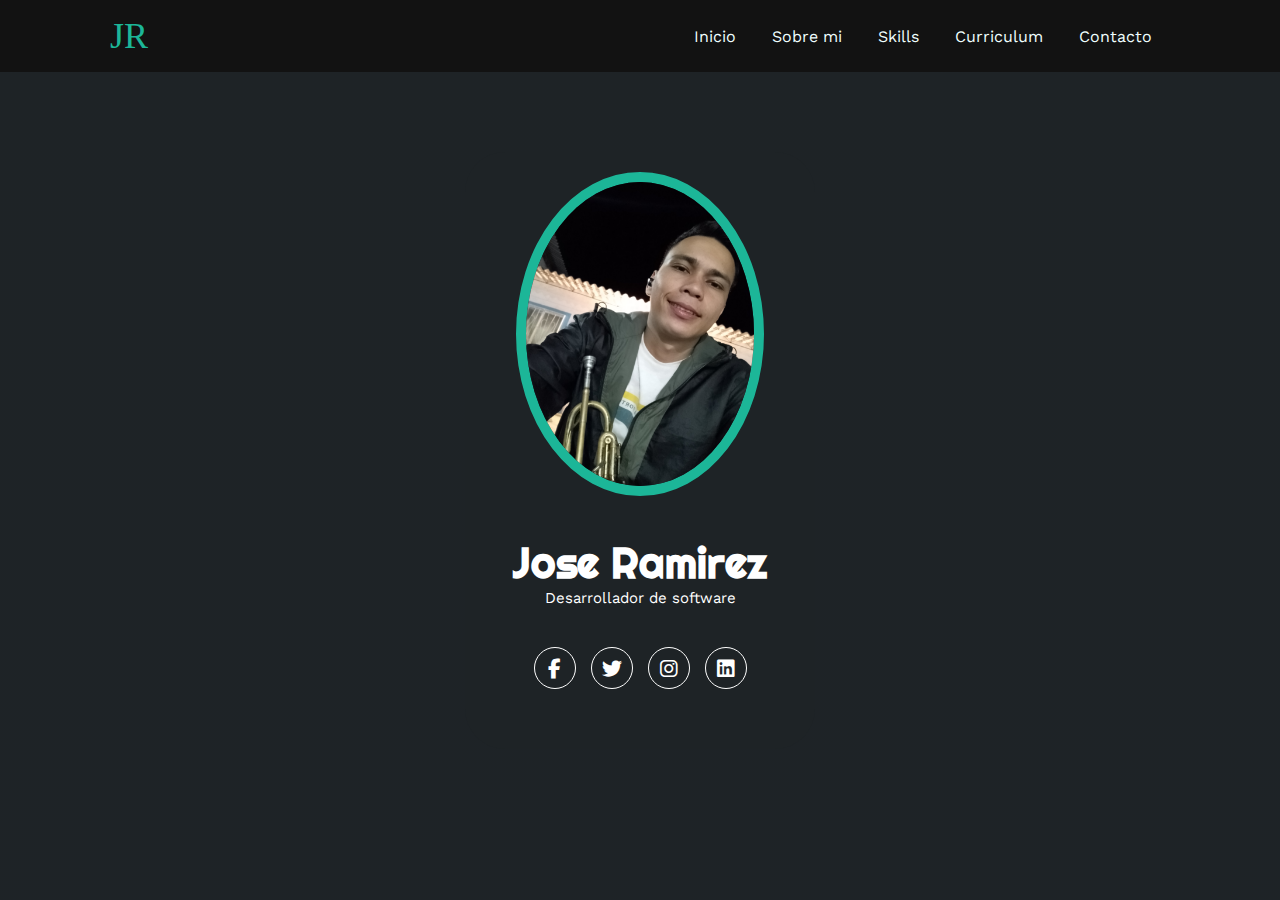
==== portafolio/index.html @ 297d6b49 "portafoli1" ====
<!DOCTYPE html>
<html lang="en">

<head>
    <meta charset="UTF-8">
    <meta http-equiv="X-UA-Compatible" content="IE=edge">
    <meta name="viewport" content="width=device-width, initial-scale=1.0">
    <link rel="stylesheet" href="https://cdnjs.cloudflare.com/ajax/libs/font-awesome/6.3.0/css/all.min.css">
    <link rel="stylesheet" href="./css/styles.css">
    <title> Portafolio</title>
</head>

<body>
    <!--menu-->
    <div class="container-header">
        <header>
            <div class="logo">
                <a href="#">JR</a>
            </div>
            <nav class="nav">
                <ul>
                    <li><a href="#inicio">Inicio</a></li>
                    <li><a href="#sobremi">Sobre mi</a></li>
                    <li><a href="#skills">Skills</a></li>
                    <li><a href="#curriculum">Curriculum</a></li>
                    <li><a href="#contacto">Contacto</a></li>
                </ul>
            </nav>
            <div class="nav-responsive">
                <i class="fa-solid fa-bars"></i>
            </div>
        </header>
    </div>
    <!--section inicio-->
    <section id="inicio" class="inicio">
        <div class="container-banner">
            <div class="container-img">
                <img src="./img/perfil.jpg" alt=" ">
            </div>
            <h1>Jose Ramirez</h1>
            <h2>Desarrollador de software</h2>
            <div class="redes">
                <a href="#"><i class="fa-brands fa-facebook-f"></i></a>
                <a href="#"><i class="fa-brands fa-twitter"></i></a>
                <a href="#"><i class="fa-brands fa-instagram"></i></a>
                <a href="#"><i class="fa-brands fa-linkedin"></i></a>
            </div>
        </div>
    </section>
</body>

</html>
---- portafolio/css/styles.css ----
@import url('https://fonts.googleapis.com/css2?family=Righteous&family=Work+Sans:wght@100;200;400;600;800&display=swap');
*{
    box-sizing: border-box;
    font-family: 'work sans';
    margin: 0;
    padding: 0;
}
html{
    scroll-behavior: smooth;
}
/*menu*/
.container-header {
    background: rgb(18, 18, 18);
    position: fixed;
    width: 100%;
    top: 0;
    left: 0;
    z-index: 99;
}
.container-header header {
    max-width: 1100px;
    margin: auto;
    display: flex;
    justify-content: space-between;
    align-items: center;
    padding: 15px 20px;
}
.container-header header .logo a{
    font-family: 'rigteous';
    font-size: 36px;
    color: #1cb698;
    text-decoration: none;
}
.container-header header ul{
    display: flex;
    list-style: none;
}
.container-header header nav ul li a{
    text-align: none;
    color: azure;
    margin: 0 15px;
    padding: 3px;
    transition: .5s;
    text-decoration: none;
}
.container-header header nav ul li a:hover{
    color: #1cb698;
}
.nav-responsive{
    background-color: #1cb698;
    color: #fff;
    padding: 5px 10px;
    border-radius: 5px;
    cursor: pointer;
    display: none;
}
.inicio{
    background: linear-gradient(to top, rgba(30,35,38.8), rgba(30,35,38,1)), url(/portafolio/img/fondo2.jpeg) no-repeat center center;
    background-size: cover;
    height: 100vh;
    color: #fff;
    display: flex;
    align-items: center;
}
.inicio .container-banner{
    padding: 20px;
    background: #1e2326;
    max-width: 350px;
    margin: auto;
    text-align: center;
    border-radius: 40px;
}
.inicio .container-banner img{
    margin-top: 40px;
    border: 10px solid #1cb698;
    display: block;
    width: 80%;
    margin: auto;
    border-radius: 100%;
}
.inicio .container-banner h1{
    margin-top: 40px;
    font-size: 42px;
    font-family: 'righteous';
}
.inicio .container-banner h2{
    font-size: 15px;
    font-weight: normal;
}
.inicio .container-banner .redes a{
    color: #fff;
    display: inline-block;
    text-decoration: none;
    border: 1px solid #fff;
    border-radius: 100%;
    width: 42px;
    height: 42px;
    line-height: 42px;
    margin: 40px 5px;
    font-size: 20px;
    transition: .3s;
}
.inicio .container-banner .redes a:hover{
    background-color: #1cb698;
}
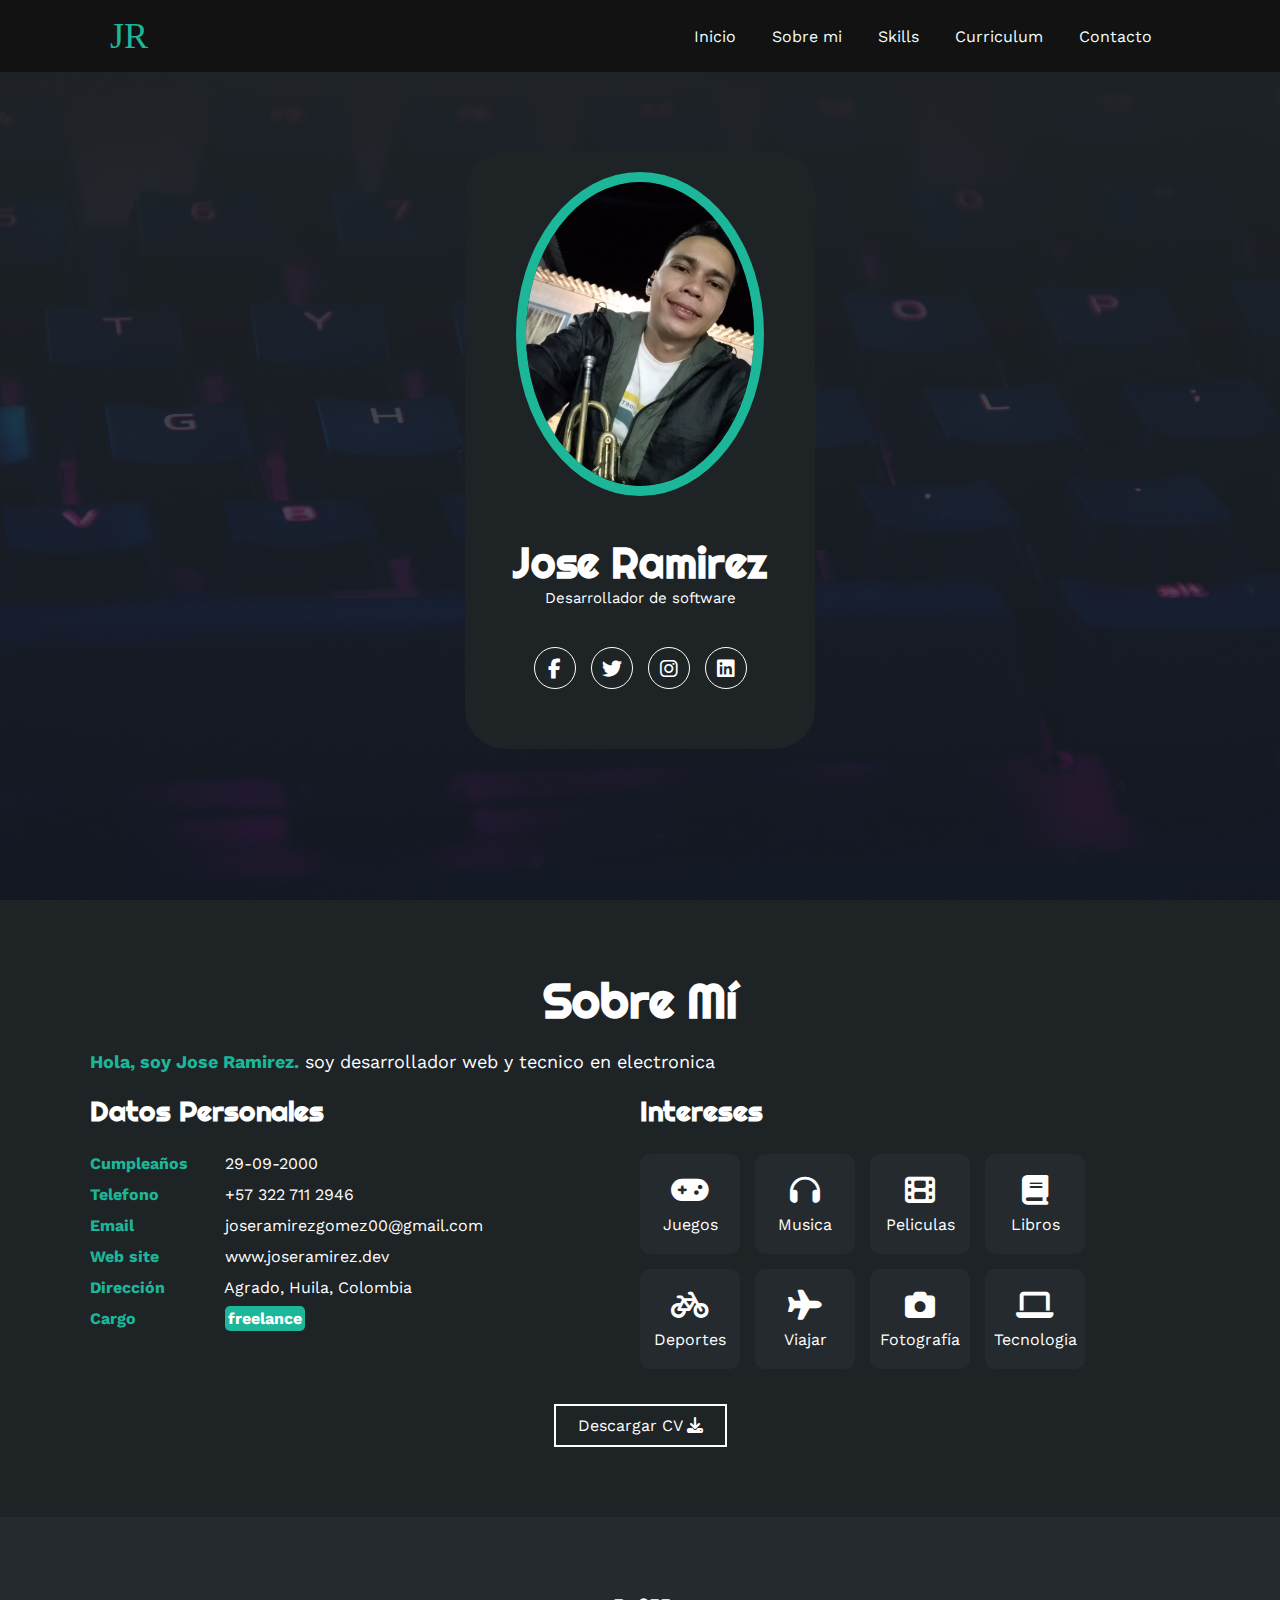
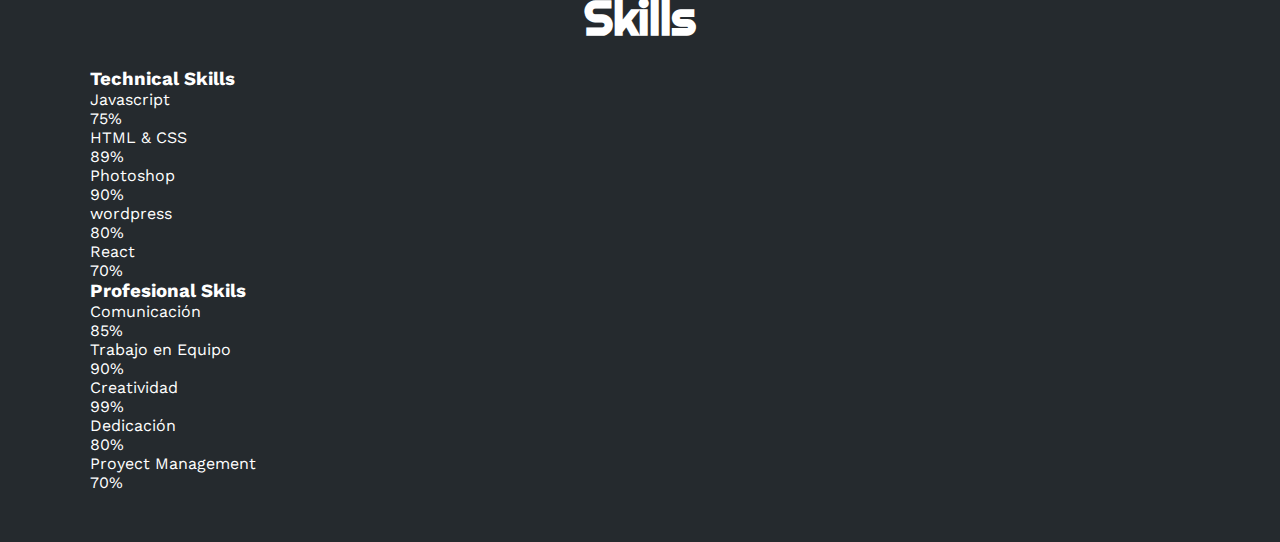
==== commit b2ea851c: "portafolio2802" ====
--- a/portafolio/index.html
+++ b/portafolio/index.html
@@ -47,6 +47,180 @@
             </div>
         </div>
     </section>
+    <!--sobre mi-->
+    <section id="sobremi" class="sobremi">
+        <div class="container-section">
+            <h2>Sobre Mí</h2>
+            <p><span>Hola, soy Jose Ramirez.</span> soy desarrollador web y tecnico en electronica</p>
+
+            <div class="fila">
+                <!--datos p-->
+                <div class="col">
+                    <h3>Datos Personales</h3>
+                    <ul>
+                        <li>
+                            <strong>Cumpleaños</strong>
+                            29-09-2000
+                        </li>
+                        <li><strong>Telefono</strong>
+                            +57 322 711 2946
+                        </li>
+                        <li><strong>Email</strong>
+                            joseramirezgomez00@gmail.com
+                        </li>
+                        <li><strong>Web site</strong>
+                            www.joseramirez.dev
+                        </li>
+                        <li><strong>Dirección</strong>
+                            Agrado, Huila, Colombia
+                        </li>
+                        <li><strong>Cargo</strong>
+                            <span> freelance</span></li>
+                    </ul>
+                </div>
+                <div class="col">
+                    <h3>Intereses</h3>
+                    <div class="container-intereses">
+                        <div class="intereses">
+                            <i class="fa-solid fa-gamepad"></i>
+                            <span>Juegos</span>
+                        </div>
+                        <div class="intereses">
+                            <i class="fa-solid fa-headphones"></i>
+                            <span>Musica</span>
+                        </div>
+                        <div class="intereses">
+                            <i class="fa-solid fa-film"></i>
+                            <span>Peliculas</span>
+                        </div>
+                        <div class="intereses">
+                            <i class="fa-solid fa-book"></i>
+                            <span>Libros</span>
+                        </div>
+                        <div class="intereses">
+                            <i class="fa-solid fa-bicycle"></i>
+                            <span>Deportes</span>
+                        </div>
+                        <div class="intereses">
+                            <i class="fa-solid fa-plane"></i>
+                            <span>Viajar</span>
+                        </div>
+                        <div class="intereses">
+                            <i class="fa-solid fa-camera"></i>
+                            <span>Fotografía</span>
+                        </div>
+                        <div class="intereses">
+                            <i class="fa-solid fa-laptop"></i>
+                            <span>Tecnologia</span>
+                        </div>
+
+                    </div>
+
+
+                </div>
+            </div>
+            <button>
+                Descargar CV <i class="fa-solid fa-download"></i>
+                <span class="overlay"></span>
+            </button>
+        </div>
+    </section>
+    <section id="skills" class="skills">
+        <div class="container-section">
+            <h2>Skills</h2>
+            <div class="fila">
+                <div class="col">
+                    <h3>Technical Skills</h3>
+                    <div class="skill">
+                        <span>Javascript</span>
+                        <div class="barra-skill">
+                            <div class="progreso">
+                                <span>75%</span>
+                            </div>
+                        </div>
+                    </div>
+                    <div class="skill">
+                        <span>HTML & CSS</span>
+                        <div class="barra-skill">
+                            <div class="progreso">
+                                <span>89%</span>
+                            </div>
+                        </div>
+                    </div>
+                    <div class="skill">
+                        <span>Photoshop</span>
+                        <div class="barra-skill">
+                            <div class="progreso">
+                                <span>90%</span>
+                            </div>
+                        </div>
+                    </div>
+                    <div class="skill">
+                        <span>wordpress</span>
+                        <div class="barra-skill">
+                            <div class="progreso">
+                                <span>80%</span>
+                            </div>
+                        </div>
+                    </div>
+                    <div class="skill">
+                        <span>React</span>
+                        <div class="barra-skill">
+                            <div class="progreso">
+                                <span>70%</span>
+                            </div>
+                        </div>
+                    </div>
+                </div>
+                <!--profesional-->
+                <div class="col">
+                    <h3>Profesional Skils</h3>
+                    <div class="skill">
+                        <span>Comunicación</span>
+                        <div class="barra-skill">
+                            <div class="progreso">
+                                <span>85%</span>
+                            </div>
+                        </div>
+                    </div>
+                    <div class="skill">
+                        <span>Trabajo en Equipo</span>
+                        <div class="barra-skill">
+                            <div class="progreso">
+                                <span>90%</span>
+                            </div>
+                        </div>
+                    </div>
+                    <div class="skill">
+                        <span>Creatividad</span>
+                        <div class="barra-skill">
+                            <div class="progreso">
+                                <span>99%</span>
+                            </div>
+                        </div>
+                    </div>
+                    <div class="skill">
+                        <span>Dedicación</span>
+                        <div class="barra-skill">
+                            <div class="progreso">
+                                <span>80%</span>
+                            </div>
+                        </div>
+                    </div>
+                    <div class="skill">
+                        <span>Proyect Management</span>
+                        <div class="barra-skill">
+                            <div class="progreso">
+                                <span>70%</span>
+                            </div>
+                        </div>
+                    </div>
+                </div>
+            </div>
+            
+        </div>
+    </section>
+
 </body>
 
 </html>--- a/portafolio/css/styles.css
+++ b/portafolio/css/styles.css
@@ -25,7 +25,7 @@
     align-items: center;
     padding: 15px 20px;
 }
-.container-header header .logo a{
+.container-header header .logo a {
     font-family: 'rigteous';
     font-size: 36px;
     color: #1cb698;
@@ -35,7 +35,7 @@
     display: flex;
     list-style: none;
 }
-.container-header header nav ul li a{
+.container-header header nav ul li a {
     text-align: none;
     color: azure;
     margin: 0 15px;
@@ -43,10 +43,10 @@
     transition: .5s;
     text-decoration: none;
 }
-.container-header header nav ul li a:hover{
-    color: #1cb698;
-}
-.nav-responsive{
+.container-header header nav ul li a:hover {
+    color: #1cb698;
+}
+.nav-responsive {
     background-color: #1cb698;
     color: #fff;
     padding: 5px 10px;
@@ -54,15 +54,15 @@
     cursor: pointer;
     display: none;
 }
-.inicio{
-    background: linear-gradient(to top, rgba(30,35,38.8), rgba(30,35,38,1)), url(/portafolio/img/fondo2.jpeg) no-repeat center center;
+.inicio {
+    background: linear-gradient(to top, rgba(30, 35, 39, 0.646), rgba(30,35,38,1)), url(/portafolio/img/fondo.jpg) no-repeat center center;
     background-size: cover;
     height: 100vh;
     color: #fff;
     display: flex;
     align-items: center;
 }
-.inicio .container-banner{
+.inicio .container-banner {
     padding: 20px;
     background: #1e2326;
     max-width: 350px;
@@ -70,24 +70,24 @@
     text-align: center;
     border-radius: 40px;
 }
-.inicio .container-banner img{
+.inicio .container-banner img {
     margin-top: 40px;
     border: 10px solid #1cb698;
     display: block;
     width: 80%;
     margin: auto;
-    border-radius: 100%;
-}
-.inicio .container-banner h1{
+    border-radius: 50%;
+}
+.inicio .container-banner h1 { 
     margin-top: 40px;
     font-size: 42px;
     font-family: 'righteous';
 }
-.inicio .container-banner h2{
+.inicio .container-banner h2 {
     font-size: 15px;
     font-weight: normal;
 }
-.inicio .container-banner .redes a{
+.inicio .container-banner .redes a {
     color: #fff;
     display: inline-block;
     text-decoration: none;
@@ -100,6 +100,122 @@
     font-size: 20px;
     transition: .3s;
 }
-.inicio .container-banner .redes a:hover{
-    background-color: #1cb698;
+.inicio .container-banner .redes a:hover {
+    background-color: #1cb698;
+}
+.sobremi{
+    background-color: #1e2326;
+    color: #fff;
+    padding: 50px 20px;
+}
+.sobremi .container-section{
+    max-width: 1100px;
+    margin: auto;
+}
+.sobremi h2{
+    font-size: 48px;
+    font-family: 'Righteous';
+    text-align: center;
+    padding: 20px 0;
+}
+.sobremi .container-section p{
+    font-size: 18px;
+    line-height: 22px;
+    margin-bottom: 20px;
+}
+.sobremi .container-section p span {
+    color: #1cb698;
+    font-weight: bold;
+}
+.sobremi .fila{
+    display: flex;
+}
+.sobremi .fila .col{
+    width: 50%;
+}
+.sobremi .fila .col h3{
+    font-size: 28px;
+    font-family: 'Righteous';
+    margin-bottom: 25px;
+}
+.sobremi .fila .col ul{
+    list-style: none;
+}
+.sobremi .fila .col ul li{
+    margin: 12px 0;
+}
+.sobremi .fila .col ul li strong{
+    display: inline-block;
+    color: #1cb698;
+    width: 130px;
+}
+.sobremi .fila .col ul li span{
+    background-color: #1cb698;
+    padding: 3px;
+    font-weight: bold;
+    border-radius: 5px;
+}
+.sobremi .fila .col .container-intereses{
+    display: flex;
+    flex-wrap: wrap;
+}
+.sobremi .fila .col .container-intereses .intereses{
+    width: 100px;
+    height: 100px;
+    background-color: #252a2e;
+    border-radius: 10px;
+    margin: 0 15px 15px 0;
+    display: flex;
+    flex-direction: column;
+    align-items: center;
+    justify-content: center;
+    transition: .3s;
+}
+.sobremi .fila .col .container-intereses .intereses:hover{
+    background-color: #1cb698;
+}
+.sobremi .fila .col .container-intereses i{
+    font-size: 30px;
+    margin-bottom: 10px;
+}
+.sobremi button{
+cursor: pointer;
+background-color: transparent;
+border: 2px solid #fff;
+width: fit-content;
+display: block;
+margin: 20px auto;
+padding: 10px 22px;
+font-size: 16px;
+color: #fff;
+position: relative;
+z-index: 10;
+}
+.sobremi button .overlay{
+    position: absolute;
+    top: 0;
+    left: 0;
+    width: 0;
+    height: 100%;
+    background-color: #1cb697b8;
+    z-index: -1s;
+    transition: 1s;
+}
+.sobremi button:hover .overlay{
+    width: 100%;
+}
+.skills{
+    background-color: #252a2e;
+    color: #fff;
+    padding: 50px 20px;
+}
+.skills .container-section{
+    max-width: 1100px;
+    margin: auto;
+}
+.skills h2{
+    font-size: 48px;
+    font-family: 'Righteous';
+    text-align: center;
+    padding: 20px 0;
 }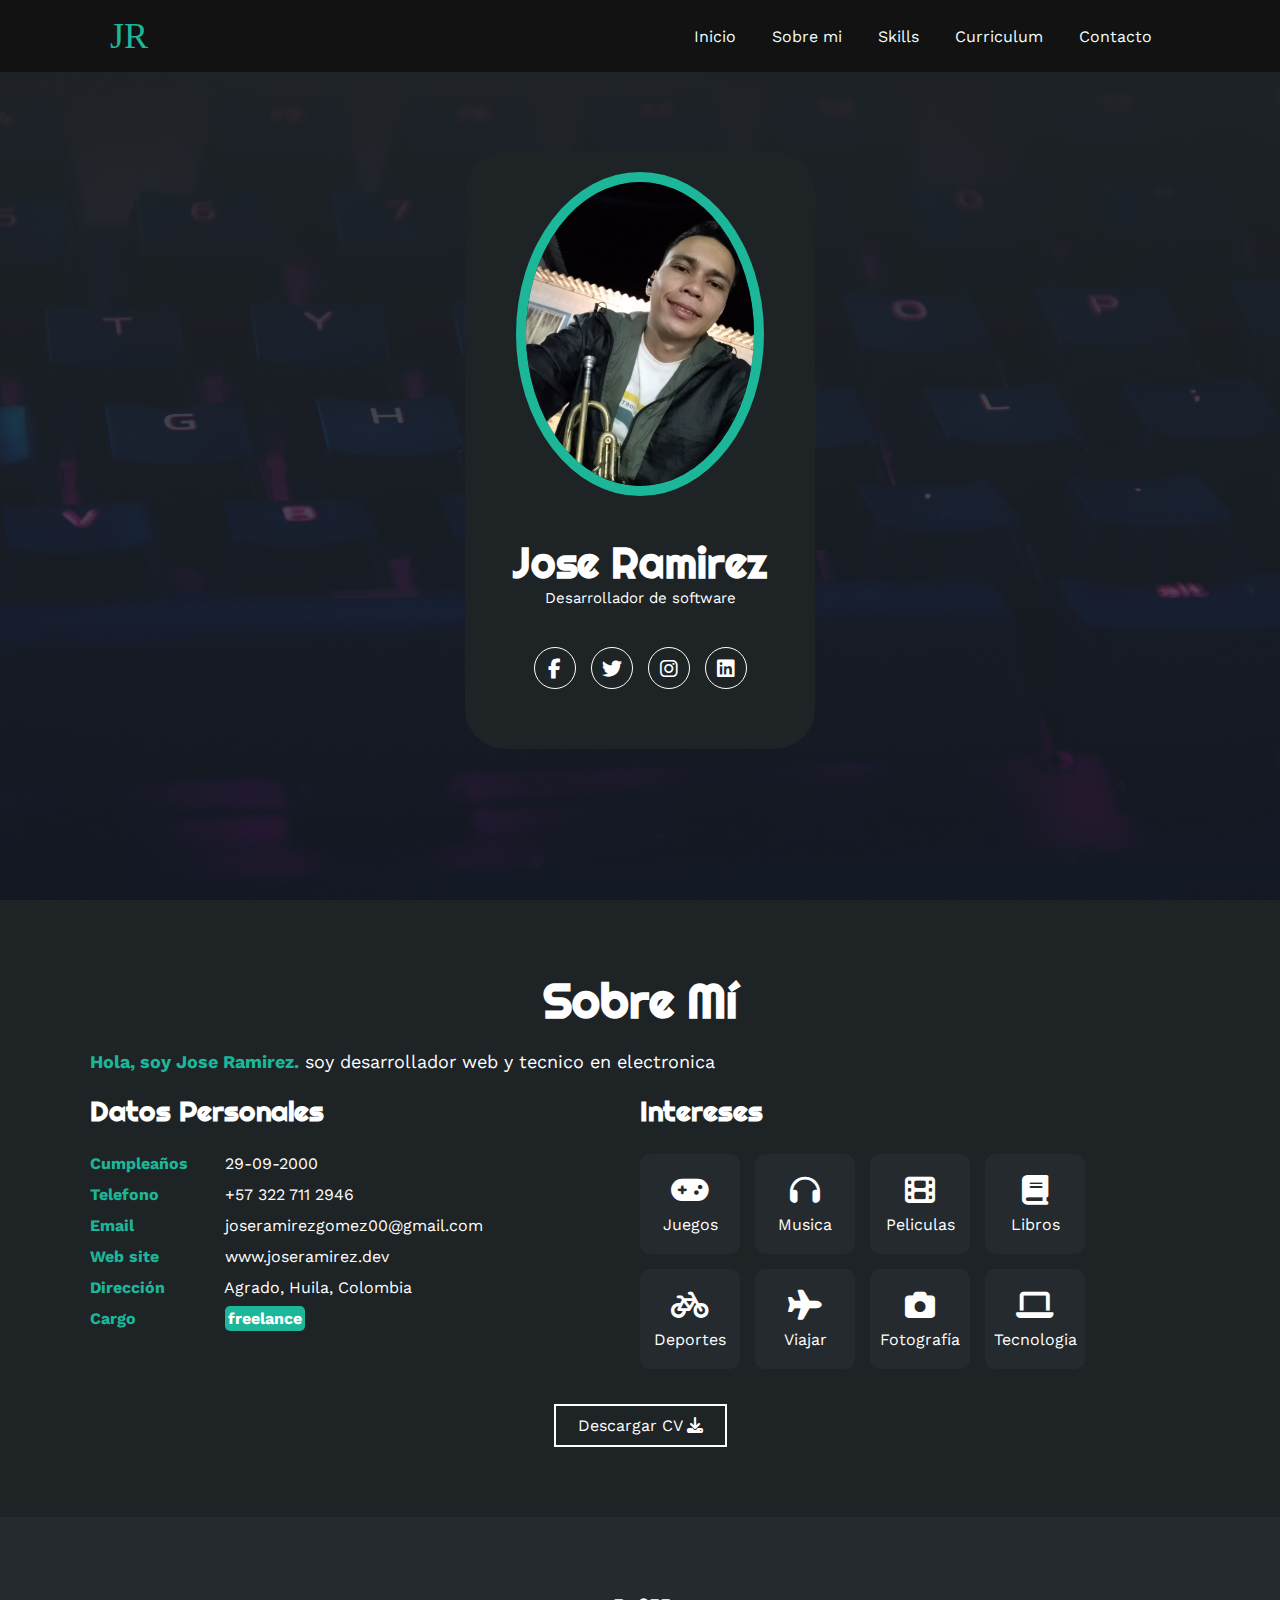
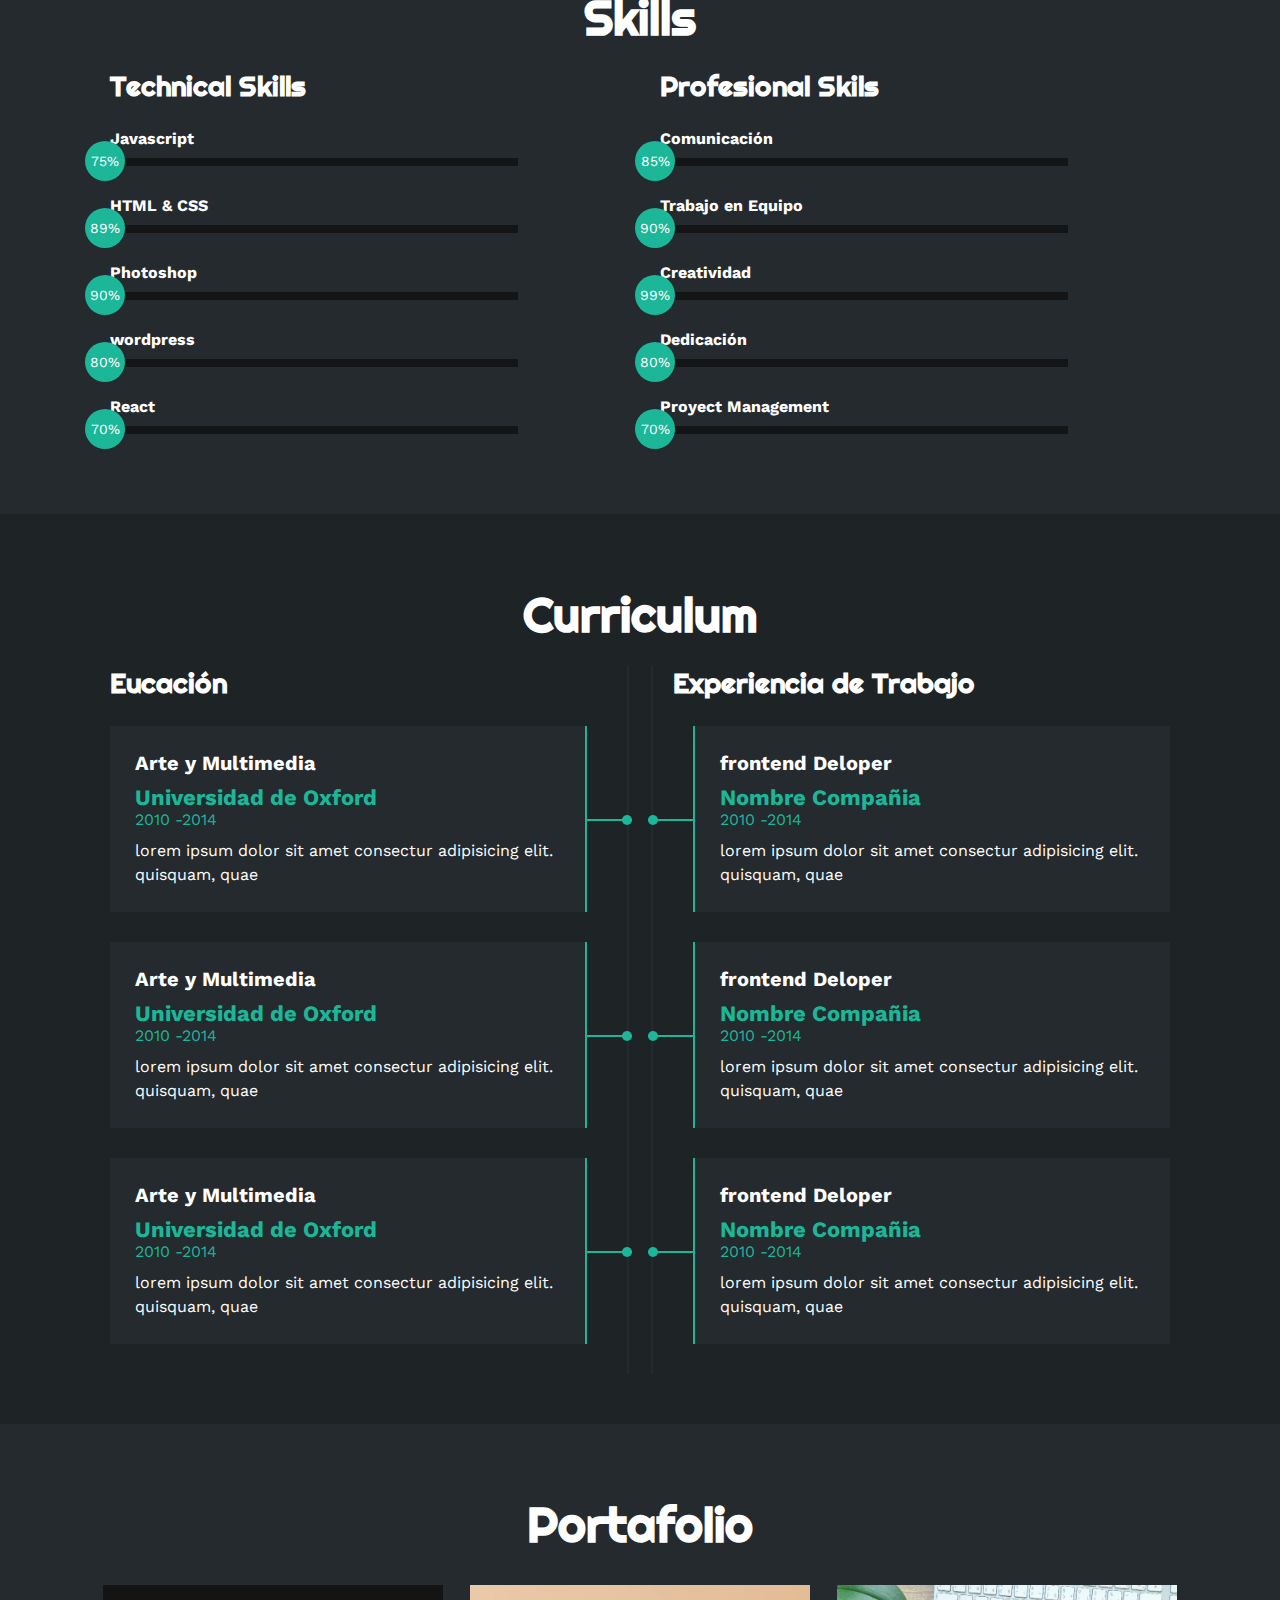
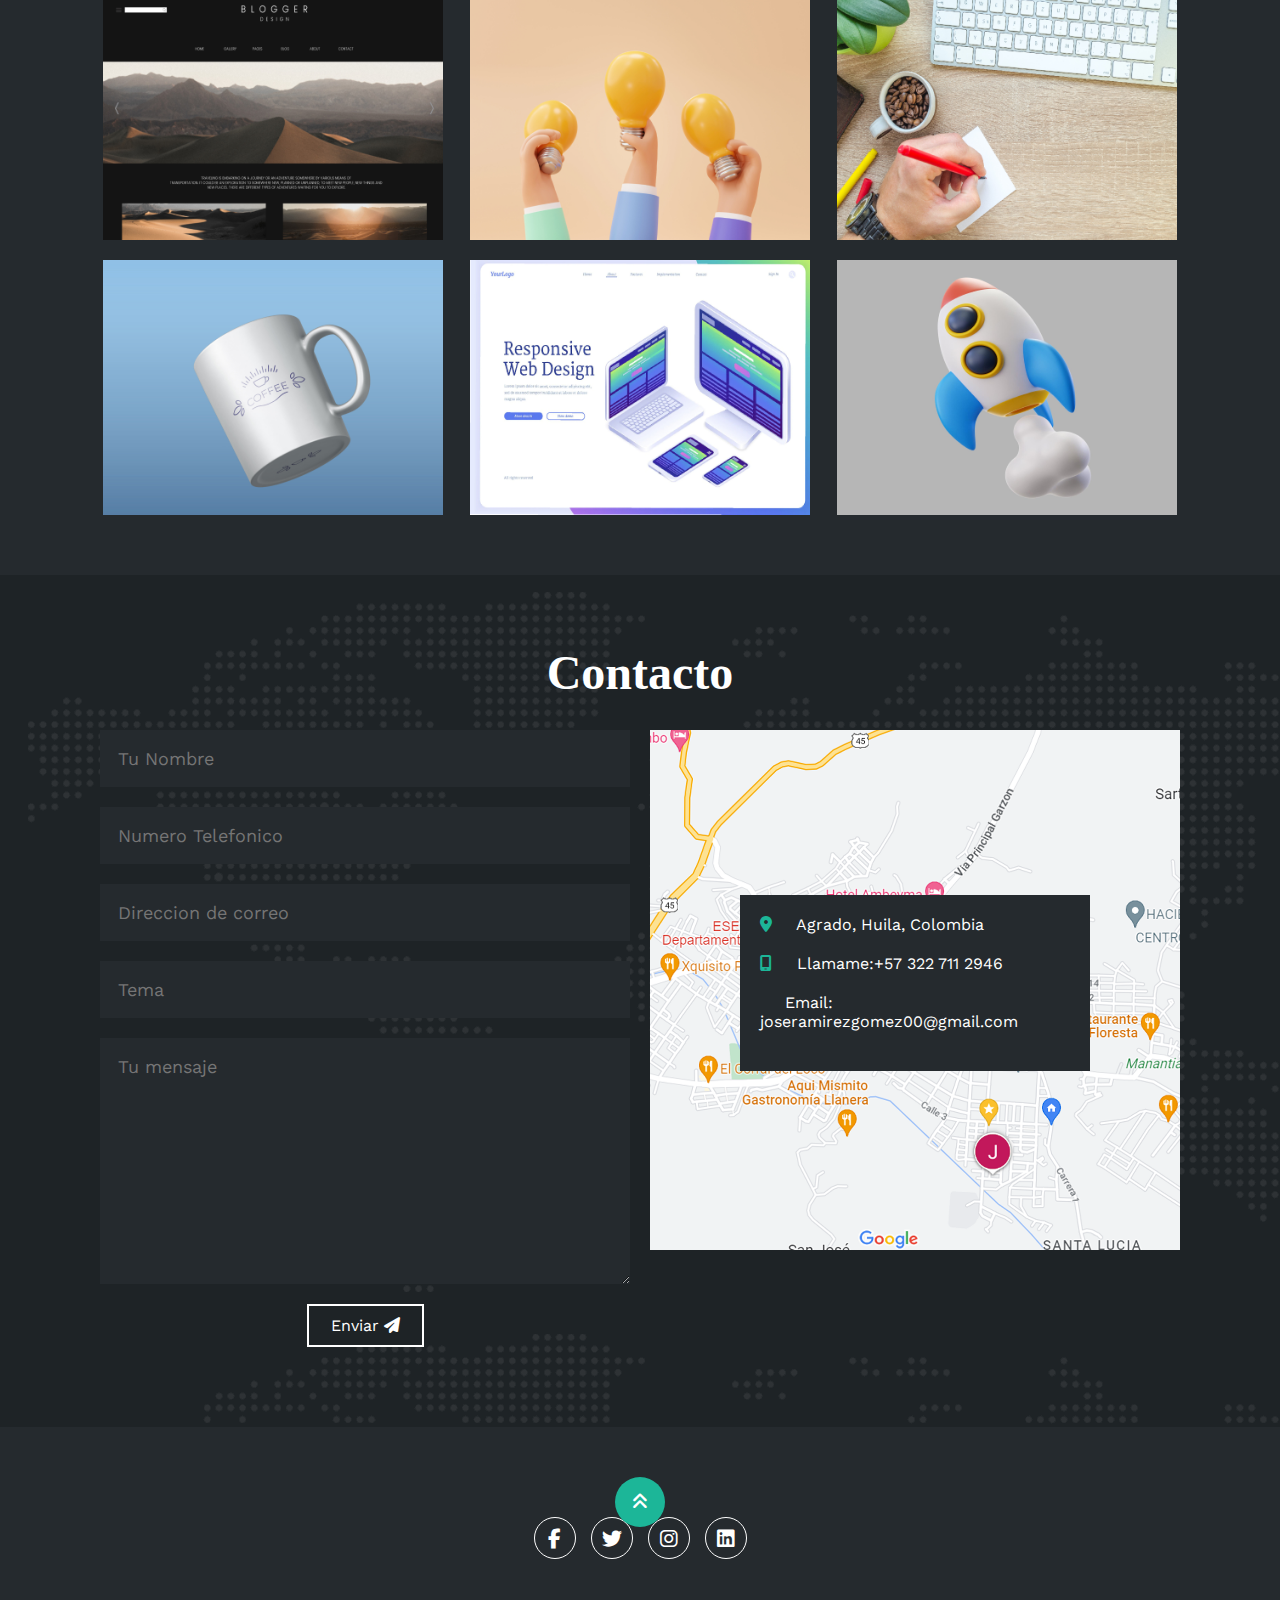
==== commit 0d166ad9: "jose203" ====
--- a/portafolio/index.html
+++ b/portafolio/index.html
@@ -17,7 +17,7 @@
             <div class="logo">
                 <a href="#">JR</a>
             </div>
-            <nav class="nav">
+            <nav id="nav" class="responsive">
                 <ul>
                     <li><a href="#inicio">Inicio</a></li>
                     <li><a href="#sobremi">Sobre mi</a></li>
@@ -75,7 +75,8 @@
                             Agrado, Huila, Colombia
                         </li>
                         <li><strong>Cargo</strong>
-                            <span> freelance</span></li>
+                            <span> freelance</span>
+                        </li>
                     </ul>
                 </div>
                 <div class="col">
@@ -134,7 +135,7 @@
                     <div class="skill">
                         <span>Javascript</span>
                         <div class="barra-skill">
-                            <div class="progreso">
+                            <div class="progreso javascript">
                                 <span>75%</span>
                             </div>
                         </div>
@@ -142,7 +143,7 @@
                     <div class="skill">
                         <span>HTML & CSS</span>
                         <div class="barra-skill">
-                            <div class="progreso">
+                            <div class="progreso htmlcss">
                                 <span>89%</span>
                             </div>
                         </div>
@@ -150,7 +151,7 @@
                     <div class="skill">
                         <span>Photoshop</span>
                         <div class="barra-skill">
-                            <div class="progreso">
+                            <div class="progreso photoshop">
                                 <span>90%</span>
                             </div>
                         </div>
@@ -158,7 +159,7 @@
                     <div class="skill">
                         <span>wordpress</span>
                         <div class="barra-skill">
-                            <div class="progreso">
+                            <div class="progreso wordpress">
                                 <span>80%</span>
                             </div>
                         </div>
@@ -166,7 +167,7 @@
                     <div class="skill">
                         <span>React</span>
                         <div class="barra-skill">
-                            <div class="progreso">
+                            <div class="progreso react">
                                 <span>70%</span>
                             </div>
                         </div>
@@ -178,7 +179,7 @@
                     <div class="skill">
                         <span>Comunicación</span>
                         <div class="barra-skill">
-                            <div class="progreso">
+                            <div class="progreso comunicacion">
                                 <span>85%</span>
                             </div>
                         </div>
@@ -186,7 +187,7 @@
                     <div class="skill">
                         <span>Trabajo en Equipo</span>
                         <div class="barra-skill">
-                            <div class="progreso">
+                            <div class="progreso equipo">
                                 <span>90%</span>
                             </div>
                         </div>
@@ -194,7 +195,7 @@
                     <div class="skill">
                         <span>Creatividad</span>
                         <div class="barra-skill">
-                            <div class="progreso">
+                            <div class="progreso creatividad">
                                 <span>99%</span>
                             </div>
                         </div>
@@ -202,7 +203,7 @@
                     <div class="skill">
                         <span>Dedicación</span>
                         <div class="barra-skill">
-                            <div class="progreso">
+                            <div class="progreso dedicacion">
                                 <span>80%</span>
                             </div>
                         </div>
@@ -210,16 +211,185 @@
                     <div class="skill">
                         <span>Proyect Management</span>
                         <div class="barra-skill">
-                            <div class="progreso">
+                            <div class="progreso management">
                                 <span>70%</span>
                             </div>
                         </div>
                     </div>
                 </div>
             </div>
-            
-        </div>
-    </section>
+
+        </div>
+    </section>
+    <section id="curriculum" class="curriculum">
+        <div class="container-section">
+            <h2>Curriculum</h2>
+            <div class="fila">
+                <div class="col izquierda">
+                    <h3>Eucación</h3>
+                    <div class="item izq">
+                        <h4>Arte y Multimedia </h4>
+                        <span class="casa">Universidad de Oxford</span>
+                        <span class="fecha">2010 -2014</span>
+                        <p>lorem ipsum dolor sit amet consectur adipisicing elit. quisquam, quae</p>
+                        <div class="conectori">
+                            <div class="circuloi"></div>
+                        </div>
+                    </div>
+                    <div class="item izq">
+                        <h4>Arte y Multimedia </h4>
+                        <span class="casa">Universidad de Oxford</span>
+                        <span class="fecha">2010 -2014</span>
+                        <p>lorem ipsum dolor sit amet consectur adipisicing elit. quisquam, quae</p>
+                        <div class="conectori">
+                            <div class="circuloi"></div>
+                        </div>
+                    </div>
+                    <div class="item izq">
+                        <h4>Arte y Multimedia </h4>
+                        <span class="casa">Universidad de Oxford</span>
+                        <span class="fecha">2010 -2014</span>
+                        <p>lorem ipsum dolor sit amet consectur adipisicing elit. quisquam, quae</p>
+                        <div class="conectori">
+                            <div class="circuloi"></div>
+                        </div>
+                    </div>
+                </div>
+                <div class="col derecha">
+                    <h3>Experiencia de Trabajo</h3>
+                    <div class="item der">
+                        <h4>frontend Deloper </h4>
+                        <span class="casa">Nombre Compañia</span>
+                        <span class="fecha">2010 -2014</span>
+                        <p>lorem ipsum dolor sit amet consectur adipisicing elit. quisquam, quae</p>
+                        <div class="conectord">
+                            <div class="circulod"></div>
+                        </div>
+                    </div>
+                    <div class="item der">
+                        <h4>frontend Deloper </h4>
+                        <span class="casa">Nombre Compañia</span>
+                        <span class="fecha">2010 -2014</span>
+                        <p>lorem ipsum dolor sit amet consectur adipisicing elit. quisquam, quae</p>
+                        <div class="conectord">
+                            <div class="circulod"></div>
+                        </div>
+                    </div>
+                    <div class="item der">
+                        <h4>frontend Deloper </h4>
+                        <span class="casa">Nombre Compañia</span>
+                        <span class="fecha">2010 -2014</span>
+                        <p>lorem ipsum dolor sit amet consectur adipisicing elit. quisquam, quae</p>
+                        <div class="conectord">
+                            <div class="circulod"></div>
+                        </div>
+                    </div>
+                </div>
+            </div>
+        </div>
+    </section>
+    <!--portafolio-->
+    <section id="portafolio" class="portafolio">
+        <div class="container-section">
+            <h2>Portafolio</h2>
+            <div class="galeria">
+                <div class="proyecto">
+                    <img src="img/p1.jpg" alt="">
+                    <div class="overlay">
+                        <h3>Diseño Creativo</h3>
+                        <p>Fotografía</p>
+                    </div>
+                </div>
+                <div class="proyecto">
+
+                    <img src="img/p2.jpg" alt="">
+                    <div class="overlay">
+                        <h3>Diseño Creativo</h3>
+                        <p>Fotografía</p>
+                    </div>
+                </div>
+                <div class="proyecto">
+                    <img src="img/p3.jpg" alt="">
+                    <div class="overlay">
+                        <h3>Diseño Creativo</h3>
+                        <p>Fotografía</p>
+                    </div>
+                </div>
+                <div class="proyecto">
+
+                    <img src="img/p4.jpg" alt="">
+                    <div class="overlay">
+                        <h3>Diseño Creativo</h3>
+                        <p>Fotografía</p>
+                    </div>
+                </div>
+                <div class="proyecto">
+                    <img src="img/p5.jpg" alt="">
+                    <div class="overlay">
+                        <h3>Diseño Creativo</h3>
+                        <p>Fotografía</p>
+                    </div>
+                </div>
+                <div class="proyecto">
+
+                    <img src="img/p6.jpg" alt="">
+                    <div class="overlay">
+                        <h3>Diseño Creativo</h3>
+                        <p>Fotografía</p>
+                    </div>
+                </div>
+            </div>
+
+        </div>
+    </section>
+    <!--contacto-->
+    <section id="contacto" class="contacto">
+        <div class="container-section">
+            <h2>Contacto</h2>
+            <div class="fila">
+                <div class="col">
+                    <input type="text" placeholder="Tu Nombre">
+                    <input type="text" placeholder="Numero Telefonico">
+                    <input type="text" placeholder="Direccion de correo">
+                    <input type="text" placeholder="Tema">
+                    <textarea name="" id="" cols="30" rows="10" placeholder="Tu mensaje"></textarea>
+                    <button>Enviar <i class="fa-solid fa-paper-plane"></i>
+                        <span class="overlay"></span>
+                    </button>
+                </div>
+                <div class="col">
+                    <img src="img/ubicacion.png" alt="">
+                    <div class="info">
+                        <ul>
+                            <li>
+                                <i class="fa-solid fa-location-dot"></i>
+                                Agrado, Huila, Colombia
+                            </li>
+                            <li>
+                                <i class="fa-solid fa-mobile-screen"></i>
+                                Llamame:+57 322 711 2946
+                            </li>
+                            <li>
+                                <i class="fa-solid fa-enevelope"></i>
+                                Email: joseramirezgomez00@gmail.com
+                            </li>
+                        </ul>
+                    </div>
+                </div>
+            </div>
+        </div>
+    </section>
+    <footer>
+        <a href="#inicio" class="arriba">
+            <i class="fa-solid fa-angles-up"></i>
+        </a>
+        <div class="redes">
+            <a href="#"><i class="fa-brands fa-facebook-f"></i></a>
+            <a href="#"><i class="fa-brands fa-twitter"></i></a>
+            <a href="#"><i class="fa-brands fa-instagram"></i></a>
+            <a href="#"><i class="fa-brands fa-linkedin"></i></a>
+        </div>
+    </footer>
 
 </body>
 
--- a/portafolio/css/styles.css
+++ b/portafolio/css/styles.css
@@ -1,93 +1,653 @@
-@import url('https://fonts.googleapis.com/css2?family=Righteous&family=Work+Sans:wght@100;200;400;600;800&display=swap');
-*{
-    box-sizing: border-box;
-    font-family: 'work sans';
-    margin: 0;
-    padding: 0;
-}
-html{
-    scroll-behavior: smooth;
+@import url("https://fonts.googleapis.com/css2?family=Righteous&family=Work+Sans:wght@100;200;400;600;800&display=swap");
+* {
+  box-sizing: border-box;
+  font-family: "work sans";
+  margin: 0;
+  padding: 0;
+}
+html {
+  scroll-behavior: smooth;
 }
 /*menu*/
 .container-header {
-    background: rgb(18, 18, 18);
-    position: fixed;
+  background: rgb(18, 18, 18);
+  position: fixed;
+  width: 100%;
+  top: 0;
+  left: 0;
+  z-index: 99;
+}
+.container-header header {
+  max-width: 1100px;
+  margin: auto;
+  display: flex;
+  justify-content: space-between;
+  align-items: center;
+  padding: 15px 20px;
+}
+.container-header header .logo a {
+  font-family: "rigteous";
+  font-size: 36px;
+  color: #1cb698;
+  text-decoration: none;
+}
+.container-header header ul {
+  display: flex;
+  list-style: none;
+}
+.container-header header nav ul li a {
+  text-align: none;
+  color: azure;
+  margin: 0 15px;
+  padding: 3px;
+  transition: 0.5s;
+  text-decoration: none;
+}
+.container-header header nav ul li a:hover {
+  color: #1cb698;
+}
+.nav-responsive {
+  background-color: #1cb698;
+  color: #fff;
+  padding: 5px 10px;
+  border-radius: 5px;
+  cursor: pointer;
+  display: none;
+}
+.inicio {
+  background: linear-gradient(
+      to top,
+      rgba(30, 35, 39, 0.646),
+      rgba(30, 35, 38, 1)
+    ),
+    url(/portafolio/img/fondo.jpg) no-repeat center center;
+  background-size: cover;
+  height: 100vh;
+  color: #fff;
+  display: flex;
+  align-items: center;
+}
+.inicio .container-banner {
+  padding: 20px;
+  background: #1e2326;
+  max-width: 350px;
+  margin: auto;
+  text-align: center;
+  border-radius: 40px;
+}
+.inicio .container-banner img {
+  margin-top: 40px;
+  border: 10px solid #1cb698;
+  display: block;
+  width: 80%;
+  margin: auto;
+  border-radius: 50%;
+}
+.inicio .container-banner h1 {
+  margin-top: 40px;
+  font-size: 42px;
+  font-family: "righteous";
+}
+.inicio .container-banner h2 {
+  font-size: 15px;
+  font-weight: normal;
+}
+.inicio .container-banner .redes a {
+  color: #fff;
+  display: inline-block;
+  text-decoration: none;
+  border: 1px solid #fff;
+  border-radius: 100%;
+  width: 42px;
+  height: 42px;
+  line-height: 42px;
+  margin: 40px 5px;
+  font-size: 20px;
+  transition: 0.3s;
+}
+.inicio .container-banner .redes a:hover {
+  background-color: #1cb698;
+}
+.sobremi {
+  background-color: #1e2326;
+  color: #fff;
+  padding: 50px 20px;
+}
+.sobremi .container-section {
+  max-width: 1100px;
+  margin: auto;
+}
+.sobremi h2 {
+  font-size: 48px;
+  font-family: "Righteous";
+  text-align: center;
+  padding: 20px 0;
+}
+.sobremi .container-section p {
+  font-size: 18px;
+  line-height: 22px;
+  margin-bottom: 20px;
+}
+.sobremi .container-section p span {
+  color: #1cb698;
+  font-weight: bold;
+}
+.sobremi .fila {
+  display: flex;
+}
+.sobremi .fila .col {
+  width: 50%;
+}
+.sobremi .fila .col h3 {
+  font-size: 28px;
+  font-family: "Righteous";
+  margin-bottom: 25px;
+}
+.sobremi .fila .col ul {
+  list-style: none;
+}
+.sobremi .fila .col ul li {
+  margin: 12px 0;
+}
+.sobremi .fila .col ul li strong {
+  display: inline-block;
+  color: #1cb698;
+  width: 130px;
+}
+.sobremi .fila .col ul li span {
+  background-color: #1cb698;
+  padding: 3px;
+  font-weight: bold;
+  border-radius: 5px;
+}
+.sobremi .fila .col .container-intereses {
+  display: flex;
+  flex-wrap: wrap;
+}
+.sobremi .fila .col .container-intereses .intereses {
+  width: 100px;
+  height: 100px;
+  background-color: #252a2e;
+  border-radius: 10px;
+  margin: 0 15px 15px 0;
+  display: flex;
+  flex-direction: column;
+  align-items: center;
+  justify-content: center;
+  transition: 0.3s;
+}
+.sobremi .fila .col .container-intereses .intereses:hover {
+  background-color: #1cb698;
+}
+.sobremi .fila .col .container-intereses i {
+  font-size: 30px;
+  margin-bottom: 10px;
+}
+.sobremi button {
+  cursor: pointer;
+  background-color: transparent;
+  border: 2px solid #fff;
+  width: fit-content;
+  display: block;
+  margin: 20px auto;
+  padding: 10px 22px;
+  font-size: 16px;
+  color: #fff;
+  position: relative;
+  z-index: 10;
+}
+.sobremi button .overlay {
+  position: absolute;
+  top: 0;
+  left: 0;
+  width: 0;
+  height: 100%;
+  background-color: #1cb697b8;
+  z-index: -1s;
+  transition: 1s;
+}
+.sobremi button:hover .overlay {
+  width: 100%;
+}
+.skills {
+  background-color: #252a2e;
+  color: #fff;
+  padding: 50px 20px;
+}
+.skills .container-section {
+  max-width: 1100px;
+  margin: auto;
+}
+.skills h2 {
+  font-size: 48px;
+  font-family: "Righteous";
+  text-align: center;
+  padding: 20px 0;
+}
+.skills .fila {
+  display: flex;
+}
+.skills .fila .col {
+  width: 50%;
+  padding: 0 20px;
+}
+.skills .fila .col h3 {
+  font-size: 28px;
+  font-family: "Righteous";
+  margin-bottom: 25px;
+}
+.skills .skill > span {
+  font-weight: bold;
+  display: block;
+  margin-bottom: 10px;
+}
+.skills .skill .barra-skill {
+  height: 8px;
+  width: 80%;
+  background-color: #131517;
+  position: relative;
+  margin-bottom: 30px;
+}
+.skills .skill .progreso {
+  background-color: #1cb698;
+  position: absolute;
+  top: 0;
+  left: 0;
+  height: 8px;
+}
+.skills .skill .barra-skill span {
+  position: absolute;
+  height: 40px;
+  width: 40px;
+  background-color: #1cb698;
+  border-radius: 50px;
+  line-height: 40px;
+  text-align: center;
+  top: -17px;
+  right: -15px;
+  font-size: 14px;
+}
+.skills .skill .javascript {
+  width: 0%;
+  animation: 2s javascript forwards;
+}
+@keyframes javascript {
+  0% {
+    width: 0%;
+  }
+  100% {
+    width: 75%;
+  }
+}
+.skills .skill .htmlcss {
+  width: 0%;
+  animation: 2s htmlcss forwards;
+}
+@keyframes htmlcss {
+  0% {
+    width: 0%;
+  }
+  100% {
+    width: 89%;
+  }
+}
+.skills .skill .photoshop {
+  width: 0%;
+  animation: 2s photoshop forwards;
+}
+@keyframes photoshop {
+  0% {
+    width: 0%;
+  }
+  100% {
+    width: 90%;
+  }
+}
+.skills .skill .wordpress {
+  width: 0%;
+  animation: 2s wordpress forwards;
+}
+@keyframes wordpress {
+  0% {
+    width: 0%;
+  }
+  100% {
+    width: 80%;
+  }
+}
+.skills .skill .react {
+  width: 0%;
+  animation: 2s react forwards;
+}
+@keyframes react {
+  0% {
+    width: 0%;
+  }
+  100% {
+    width: 70%;
+  }
+}
+/*profecional skills*/
+.skills .skill .comunicacion {
+  width: 0%;
+  animation: 2s comunicacion forwards;
+}
+@keyframes comunicacion {
+  0% {
+    width: 0%;
+  }
+  100% {
+    width: 85%;
+  }
+}
+.skills .skill .equipo {
+  width: 0%;
+  animation: 2s equipo forwards;
+}
+@keyframes equipo {
+  0% {
+    width: 0%;
+  }
+  100% {
+    width: 90%;
+  }
+}
+.skills .skill .creatividad {
+  width: 0%;
+  animation: 2s creatividad forwards;
+}
+@keyframes creatividad {
+  0% {
+    width: 0%;
+  }
+  100% {
+    width: 99%;
+  }
+}
+.skills .skill .dedicacion {
+  width: 0%;
+  animation: 2s dedicacion forwards;
+}
+@keyframes dedicacion {
+  0% {
+    width: 0%;
+  }
+  100% {
+    width: 80%;
+  }
+}
+.skills .skill .management {
+  width: 0%;
+  animation: 2s management forwards;
+}
+@keyframes management {
+  0% {
+    width: 0%;
+  }
+  100% {
+    width: 70%;
+  }
+}
+/*curriculum*/
+.curriculum {
+  background-color: #1e2326;
+  color: #fff;
+  padding: 50px 20px;
+}
+.curriculum .container-section {
+  max-width: 1100px;
+  margin: auto;
+}
+.curriculum h2 {
+  font-size: 48px;
+  font-family: "Righteous";
+  text-align: center;
+  padding: 20px 0;
+}
+.curriculum .fila {
+  display: flex;
+}
+.curriculum .fila .col {
+  width: 49%;
+  padding: 0 20px;
+}
+.curriculum .fila .col h3 {
+  font-size: 28px;
+  font-family: "Righteous";
+  margin-bottom: 25px;
+}
+.curriculum .fila .izquierda {
+  border-right: 2px solid #252a2e;
+}
+.curriculum .fila .derecha {
+  border-left: 2px solid #252a2e;
+}
+.curriculum .fila .item {
+  padding: 25px;
+  margin-bottom: 30px;
+  background-color: #252a2e;
+  position: relative;
+}
+.curriculum .fila .item h4 {
+  font-size: 20px;
+  margin-bottom: 10px;
+}
+.curriculum .fila .item .casa {
+  color: #1cb698;
+  font-size: 22px;
+  font-weight: bold;
+  display: block;
+}
+.curriculum .fila .item .fecha {
+  display: block;
+  color: #1cb698;
+  margin-bottom: 10px;
+}
+.curriculum .fila .item p {
+  line-height: 24px;
+}
+.curriculum .fila .izq {
+  border-right: 2px solid #1cb698;
+  margin-right: 20px;
+}
+.curriculum .fila .der {
+  border-left: 2px solid #1cb698;
+  margin-left: 20px;
+}
+.curriculum .fila .item .conectori {
+  height: 2px;
+  background-color: #1cb698;
+  width: 47px;
+  position: absolute;
+  top: 50%;
+  right: -47px;
+  z-index: 5;
+}
+.curriculum .fila .item .conectori .circuloi {
+  display: block;
+  height: 10px;
+  width: 10px;
+  border-radius: 50%;
+  background-color: #1cb698;
+  float: right;
+  position: relative;
+  bottom: 4px;
+}
+.curriculum .fila .item .conectord {
+  height: 2px;
+  background-color: #1cb698;
+  width: 47px;
+  position: absolute;
+  top: 50%;
+  left: -47px;
+  z-index: 5;
+}
+.curriculum .fila .item .conectord .circulod {
+  display: block;
+  height: 10px;
+  width: 10px;
+  border-radius: 50%;
+  background-color: #1cb698;
+  float: left;
+  position: relative;
+  bottom: 4px;
+}
+.curriculum .fila {
+  display: flex;
+  justify-content: space-between;
+}
+.portafolio {
+  background-color: #252a2e;
+  color: #fff;
+  padding: 50px 20px;
+}
+.portafolio .container-section {
+  max-width: 1100px;
+  margin: auto;
+}
+.portafolio h2 {
+  font-size: 48px;
+  font-family: "Righteous";
+  text-align: center;
+  padding: 20px 0;
+}
+.portafolio .galeria {
+  display: flex;
+  flex-wrap: wrap;
+  justify-content: space-around;
+}
+.portafolio .galeria .proyecto {
+  position: relative;
+  max-width: 340px;
+  height: fit-content;
+  margin: 10px;
+  cursor: pointer;
+}
+.portafolio .galeria img {
+  width: 100%;
+  display: block;
+}
+
+.portafolio .galeria .proyecto .overlay {
+  position: absolute;
+  top: 0;
+  width: 100%;
+  height: 100%;
+  text-align: center;
+  background: linear-gradient(rgba(28, 182, 152, 0.8), rgba(28, 182, 152, 0.8));
+  display: flex;
+  flex-direction: column;
+  justify-content: center;
+  transition: 1s;
+  font-size: 18px;
+  letter-spacing: 3px;
+  opacity: 0;
+}
+.portafolio .galeria .proyecto h3 {
+  margin-bottom: 20px;
+  transition: 1s;
+}
+.portafolio .galeria .proyecto .overlay:hover {
+  opacity: 1;
+}
+.portafolio .galeria .proyecto .overlay:hover h3 {
+    margin-bottom: 0px;
+}
+.contacto{
+    background-image: url(../img/contact_bg.png);
+    background-color: #1e2326;
+    color: #fff;
+    padding: 50px 0;
+}
+.contacto .container-section{
+    max-width: 1100px;
+    margin: auto;
+}
+.contacto h2{
+    font-size: 48px;
+    font-family: 'Righteus';
+    text-align: center;
+    padding: 20px 0;
+}
+.contacto .fila{
+    display: flex;
+}
+.contacto .col{
+    width: 50%;
+    padding: 10px;
+    position: relative;
+}
+.contacto .col input, .contacto .col textarea{
+    display: block;
     width: 100%;
+    padding: 18px;
+    border: none;
+    margin-bottom: 20px;
+    background-color: #252a2e;
+    color: #fff;
+    font-size: 18px;
+}
+.contacto button{
+    cursor: pointer;
+    background-color: transparent;
+    border: 2px solid #fff;
+    width: fit-content;
+    display: block;
+    margin: 20px auto;
+    padding: 10px 22px;
+    font-size: 16px;
+    color: #fff;
+    position: relative;
+    z-index: 10;
+}
+.contacto button .overlay{
+    position: absolute;
     top: 0;
     left: 0;
-    z-index: 99;
-}
-.container-header header {
-    max-width: 1100px;
-    margin: auto;
-    display: flex;
-    justify-content: space-between;
-    align-items: center;
-    padding: 15px 20px;
-}
-.container-header header .logo a {
-    font-family: 'rigteous';
-    font-size: 36px;
-    color: #1cb698;
-    text-decoration: none;
-}
-.container-header header ul{
-    display: flex;
+    width: 0;
+    height: 100%;
+    background-color: #1cb698;
+    transition: 1s;
+    z-index: -1;
+}
+.contacto button:hover .overlay{
+    width: 100%;
+}
+.contacto .col img{
+    width: 100%;
+}
+.contacto .col .info{
+    position: absolute;
+    top: 40%;
+    background-color: #252a2e;
+    padding: 20px;
+    width: 350px;
+    left: 50%;
+    transform: translate(-50%, -50%);
+}
+.contacto .col .info ul{
     list-style: none;
 }
-.container-header header nav ul li a {
-    text-align: none;
-    color: azure;
-    margin: 0 15px;
-    padding: 3px;
-    transition: .5s;
-    text-decoration: none;
-}
-.container-header header nav ul li a:hover {
-    color: #1cb698;
-}
-.nav-responsive {
-    background-color: #1cb698;
+.contacto .col .info ul li{
+    margin-bottom: 20px;
+}
+.contacto .col .info ul li i{
+color: #1cb698;
+display: inline-block;
+margin-right: 20px;
+}
+footer{
+    background-color: #252a2e;
     color: #fff;
-    padding: 5px 10px;
-    border-radius: 5px;
-    cursor: pointer;
-    display: none;
-}
-.inicio {
-    background: linear-gradient(to top, rgba(30, 35, 39, 0.646), rgba(30,35,38,1)), url(/portafolio/img/fondo.jpg) no-repeat center center;
-    background-size: cover;
-    height: 100vh;
-    color: #fff;
-    display: flex;
-    align-items: center;
-}
-.inicio .container-banner {
-    padding: 20px;
-    background: #1e2326;
-    max-width: 350px;
-    margin: auto;
+    padding: 50px 0 30px 0;
     text-align: center;
-    border-radius: 40px;
-}
-.inicio .container-banner img {
-    margin-top: 40px;
-    border: 10px solid #1cb698;
-    display: block;
-    width: 80%;
-    margin: auto;
-    border-radius: 50%;
-}
-.inicio .container-banner h1 { 
-    margin-top: 40px;
-    font-size: 42px;
-    font-family: 'righteous';
-}
-.inicio .container-banner h2 {
-    font-size: 15px;
-    font-weight: normal;
-}
-.inicio .container-banner .redes a {
+    position: relative;
+    width: 100%;
+}
+footer .redes{
+margin-bottom: 20px;
+}
+footer .redes a{
     color: #fff;
     display: inline-block;
     text-decoration: none;
@@ -98,124 +658,36 @@
     line-height: 42px;
     margin: 40px 5px;
     font-size: 20px;
-    transition: .3s;
-}
-.inicio .container-banner .redes a:hover {
+    transition: 3s;
+}
+footer .arriba{
+    display: block;
+    width: 50px;
+    height: 50px;
     background-color: #1cb698;
-}
-.sobremi{
-    background-color: #1e2326;
     color: #fff;
-    padding: 50px 20px;
-}
-.sobremi .container-section{
-    max-width: 1100px;
-    margin: auto;
-}
-.sobremi h2{
-    font-size: 48px;
-    font-family: 'Righteous';
-    text-align: center;
-    padding: 20px 0;
-}
-.sobremi .container-section p{
+    position: absolute;
+    left: 50%;
+    transform: translateX(-50%);
+    top: -25;
+    border-radius: 50%;
+    line-height: 50px;
     font-size: 18px;
-    line-height: 22px;
-    margin-bottom: 20px;
-}
-.sobremi .container-section p span {
-    color: #1cb698;
-    font-weight: bold;
-}
-.sobremi .fila{
-    display: flex;
-}
-.sobremi .fila .col{
-    width: 50%;
-}
-.sobremi .fila .col h3{
-    font-size: 28px;
-    font-family: 'Righteous';
-    margin-bottom: 25px;
-}
-.sobremi .fila .col ul{
-    list-style: none;
-}
-.sobremi .fila .col ul li{
-    margin: 12px 0;
-}
-.sobremi .fila .col ul li strong{
-    display: inline-block;
-    color: #1cb698;
-    width: 130px;
-}
-.sobremi .fila .col ul li span{
-    background-color: #1cb698;
-    padding: 3px;
-    font-weight: bold;
-    border-radius: 5px;
-}
-.sobremi .fila .col .container-intereses{
-    display: flex;
-    flex-wrap: wrap;
-}
-.sobremi .fila .col .container-intereses .intereses{
-    width: 100px;
-    height: 100px;
-    background-color: #252a2e;
-    border-radius: 10px;
-    margin: 0 15px 15px 0;
-    display: flex;
-    flex-direction: column;
-    align-items: center;
-    justify-content: center;
-    transition: .3s;
-}
-.sobremi .fila .col .container-intereses .intereses:hover{
-    background-color: #1cb698;
-}
-.sobremi .fila .col .container-intereses i{
-    font-size: 30px;
-    margin-bottom: 10px;
-}
-.sobremi button{
-cursor: pointer;
-background-color: transparent;
-border: 2px solid #fff;
-width: fit-content;
-display: block;
-margin: 20px auto;
-padding: 10px 22px;
-font-size: 16px;
-color: #fff;
-position: relative;
-z-index: 10;
-}
-.sobremi button .overlay{
-    position: absolute;
-    top: 0;
-    left: 0;
-    width: 0;
-    height: 100%;
-    background-color: #1cb697b8;
-    z-index: -1s;
-    transition: 1s;
-}
-.sobremi button:hover .overlay{
-    width: 100%;
-}
-.skills{
-    background-color: #252a2e;
-    color: #fff;
-    padding: 50px 20px;
-}
-.skills .container-section{
-    max-width: 1100px;
-    margin: auto;
-}
-.skills h2{
-    font-size: 48px;
-    font-family: 'Righteous';
-    text-align: center;
-    padding: 20px 0;
+}
+@media screen  and (max-width:980px){
+    nav{
+        display: none;
+    }
+    .nav-responsive{
+        display: block;
+    }
+    nav .responsive{
+        display: block;
+        position: absolute;
+        right: 0;
+        top: 180px;
+        background-color: #252a2e;
+        width: 180px;
+
+    }
 }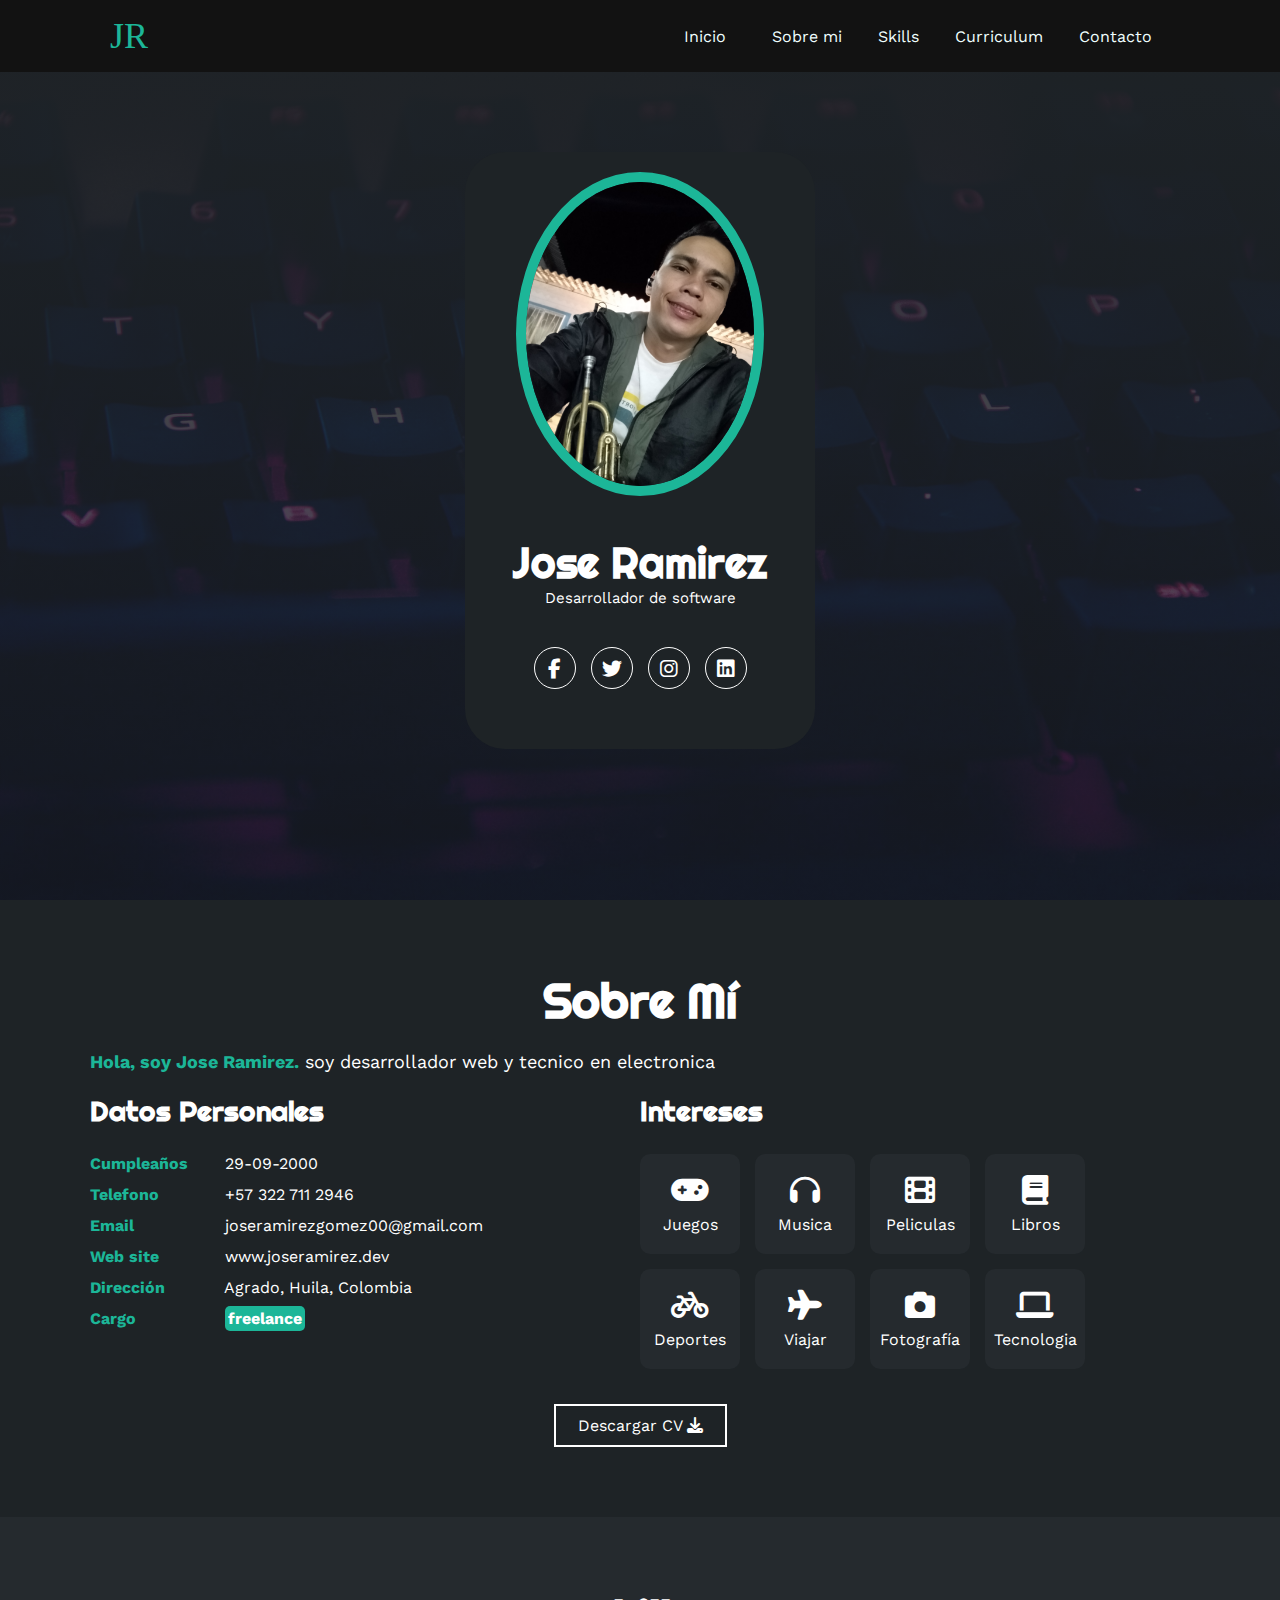
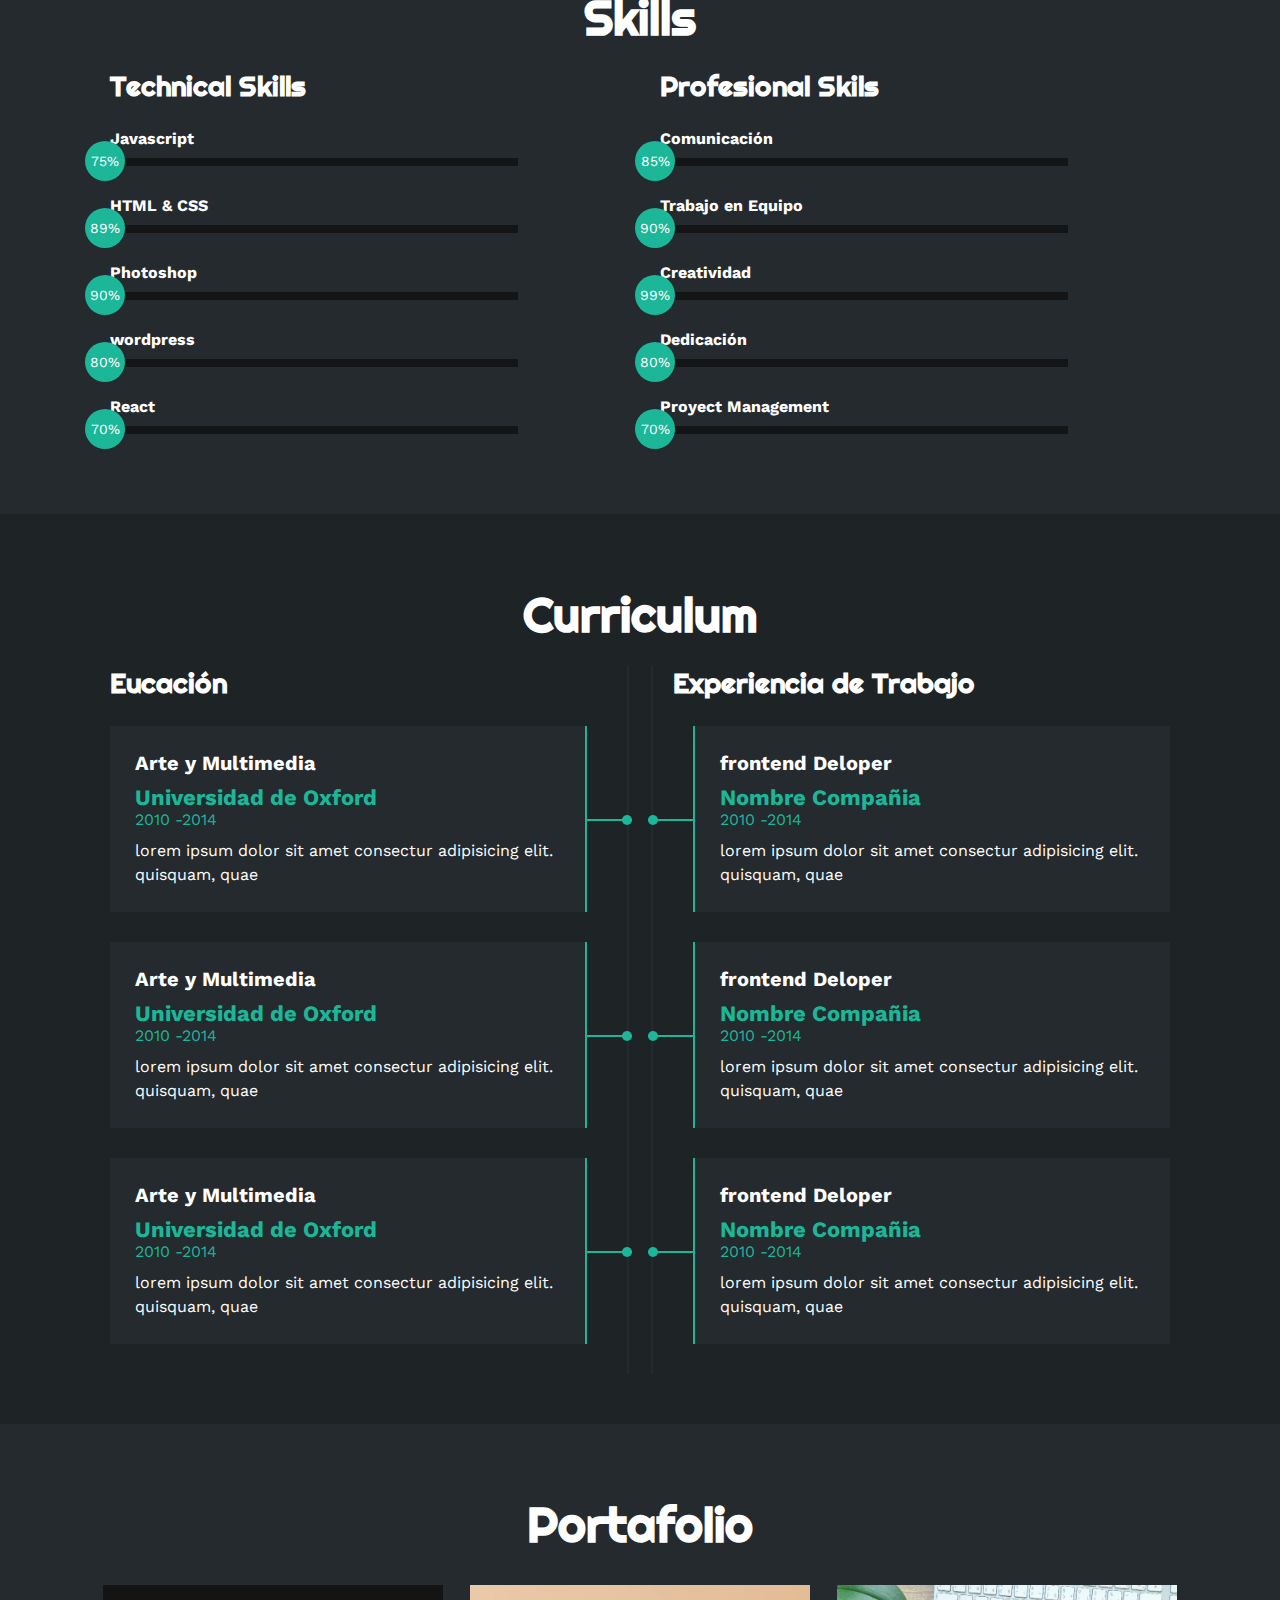
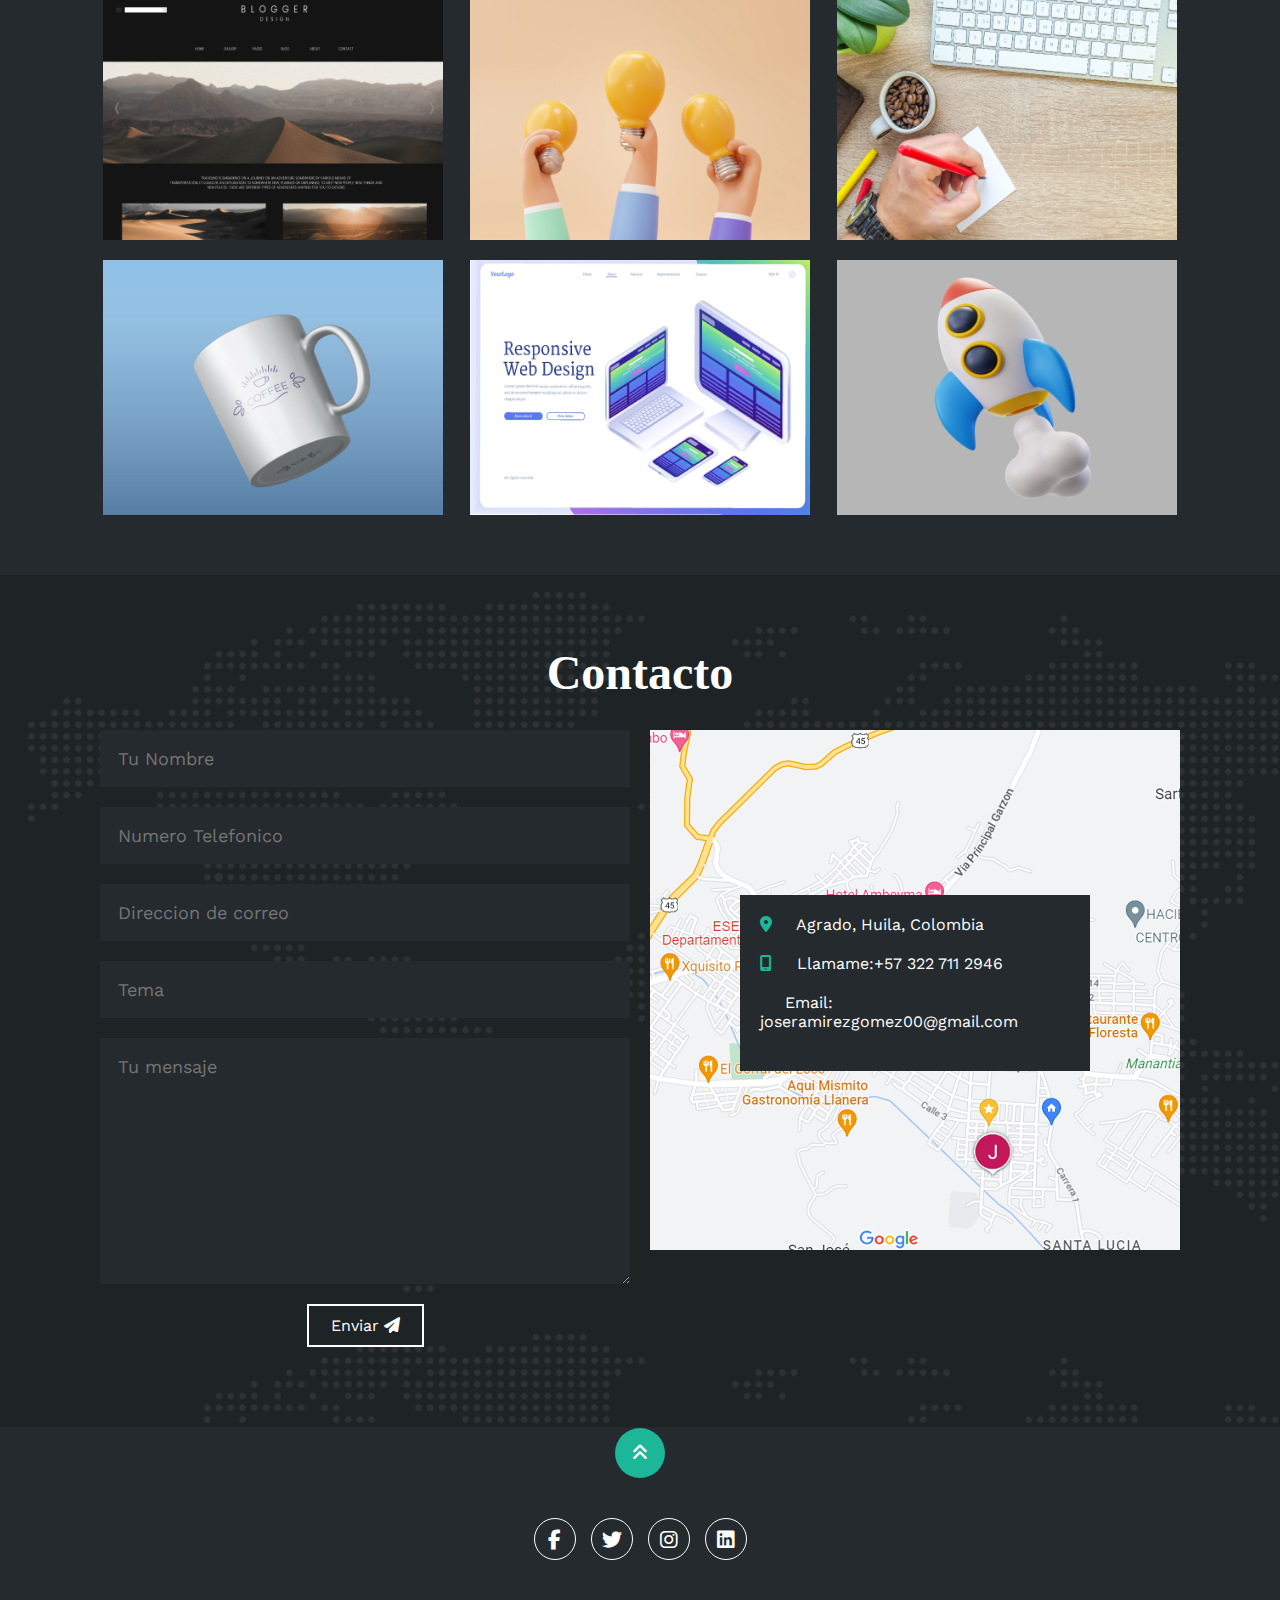
==== commit e912ba2c: "mejoras" ====
--- a/portafolio/index.html
+++ b/portafolio/index.html
@@ -17,19 +17,20 @@
             <div class="logo">
                 <a href="#">JR</a>
             </div>
-            <nav id="nav" class="responsive">
+            <nav id="nav">
                 <ul>
-                    <li><a href="#inicio">Inicio</a></li>
-                    <li><a href="#sobremi">Sobre mi</a></li>
-                    <li><a href="#skills">Skills</a></li>
-                    <li><a href="#curriculum">Curriculum</a></li>
-                    <li><a href="#contacto">Contacto</a></li>
+                    <li><a href="#inicio" onclick="seleccionar()" data-text="&nbsp;Inicio">&nbsp;Inicio &nbsp;</a></li>
+                    <li><a href="#sobremi" onclick="seleccionar()">Sobre mi</a></li>
+                    <li><a href="#skills" onclick="seleccionar()">Skills</a></li>
+                    <li><a href="#curriculum" onclick="seleccionar()">Curriculum</a></li>
+                    <li><a href="#contacto" onclick="seleccionar()">Contacto</a></li>
+                    
                 </ul>
+
             </nav>
-            <div class="nav-responsive">
+            <div class="nav-responsive" onclick="mostrarOcultarMenu()">
                 <i class="fa-solid fa-bars"></i>
             </div>
-        </header>
     </div>
     <!--section inicio-->
     <section id="inicio" class="inicio">
@@ -390,7 +391,7 @@
             <a href="#"><i class="fa-brands fa-linkedin"></i></a>
         </div>
     </footer>
-
+    <script src="js/script.js"></script>
 </body>
 
 </html>--- a/portafolio/css/styles.css
+++ b/portafolio/css/styles.css
@@ -639,13 +639,13 @@
 footer{
     background-color: #252a2e;
     color: #fff;
-    padding: 50px 0 30px 0;
+    padding: 1px 0 20px 0;
     text-align: center;
     position: relative;
     width: 100%;
 }
 footer .redes{
-margin-bottom: 20px;
+margin-top: 50px;
 }
 footer .redes a{
     color: #fff;
@@ -674,20 +674,70 @@
     line-height: 50px;
     font-size: 18px;
 }
-@media screen  and (max-width:980px){
-    nav{
-        display: none;
-    }
-    .nav-responsive{
-        display: block;
-    }
-    nav .responsive{
-        display: block;
-        position: absolute;
-        right: 0;
-        top: 180px;
-        background-color: #252a2e;
-        width: 180px;
+@media screen and (max-width:980px) {
+  nav {
+    display: none;
+  }
 
-    }
+  .nav-responsive{
+    display: block;
+  }
+
+  nav.responsive{
+    display: block;
+    position: absolute;
+    right: 0;
+    top: 80px;
+    background-color: #252a2e;
+    width: 180px;
+
+  }
+  nav.responsive ul{
+    display: block !important;
+  }
+  nav.responsive ul li{
+    align-items: center;
+    border-bottom: 1px solid #fff;
+    padding: 10px 0;
+  }
+}
+@media screen and (max-width:700px) {
+  .sobremi .fila{
+    display: block;
+  }
+  .sobremi .fila .col{
+    width: fit-content;
+  }
+  .skills .fila{
+    display: block;
+  }
+  .skills .fila .col{
+    width: 100%;
+  }
+  .curriculum .fila{
+    display: block;
+  }
+  .curriculum .fila .col{
+    width: 90%;
+  }
+  .curriculum .fila .derecha{
+    margin-left: 20px;
+  }
+  .portafolio .galeria{
+    display: block;
+    width: 100%;
+  }
+  .portafolio .galeria .proyecto{
+    max-width: 100%;
+  }
+  .portafolio .galeria .proyecto img{
+    width: 100%;
+  }
+  .contacto .fila{
+    display: block;
+  }
+  .contacto .fila .col{
+    width: 100%;
+  }
+
 }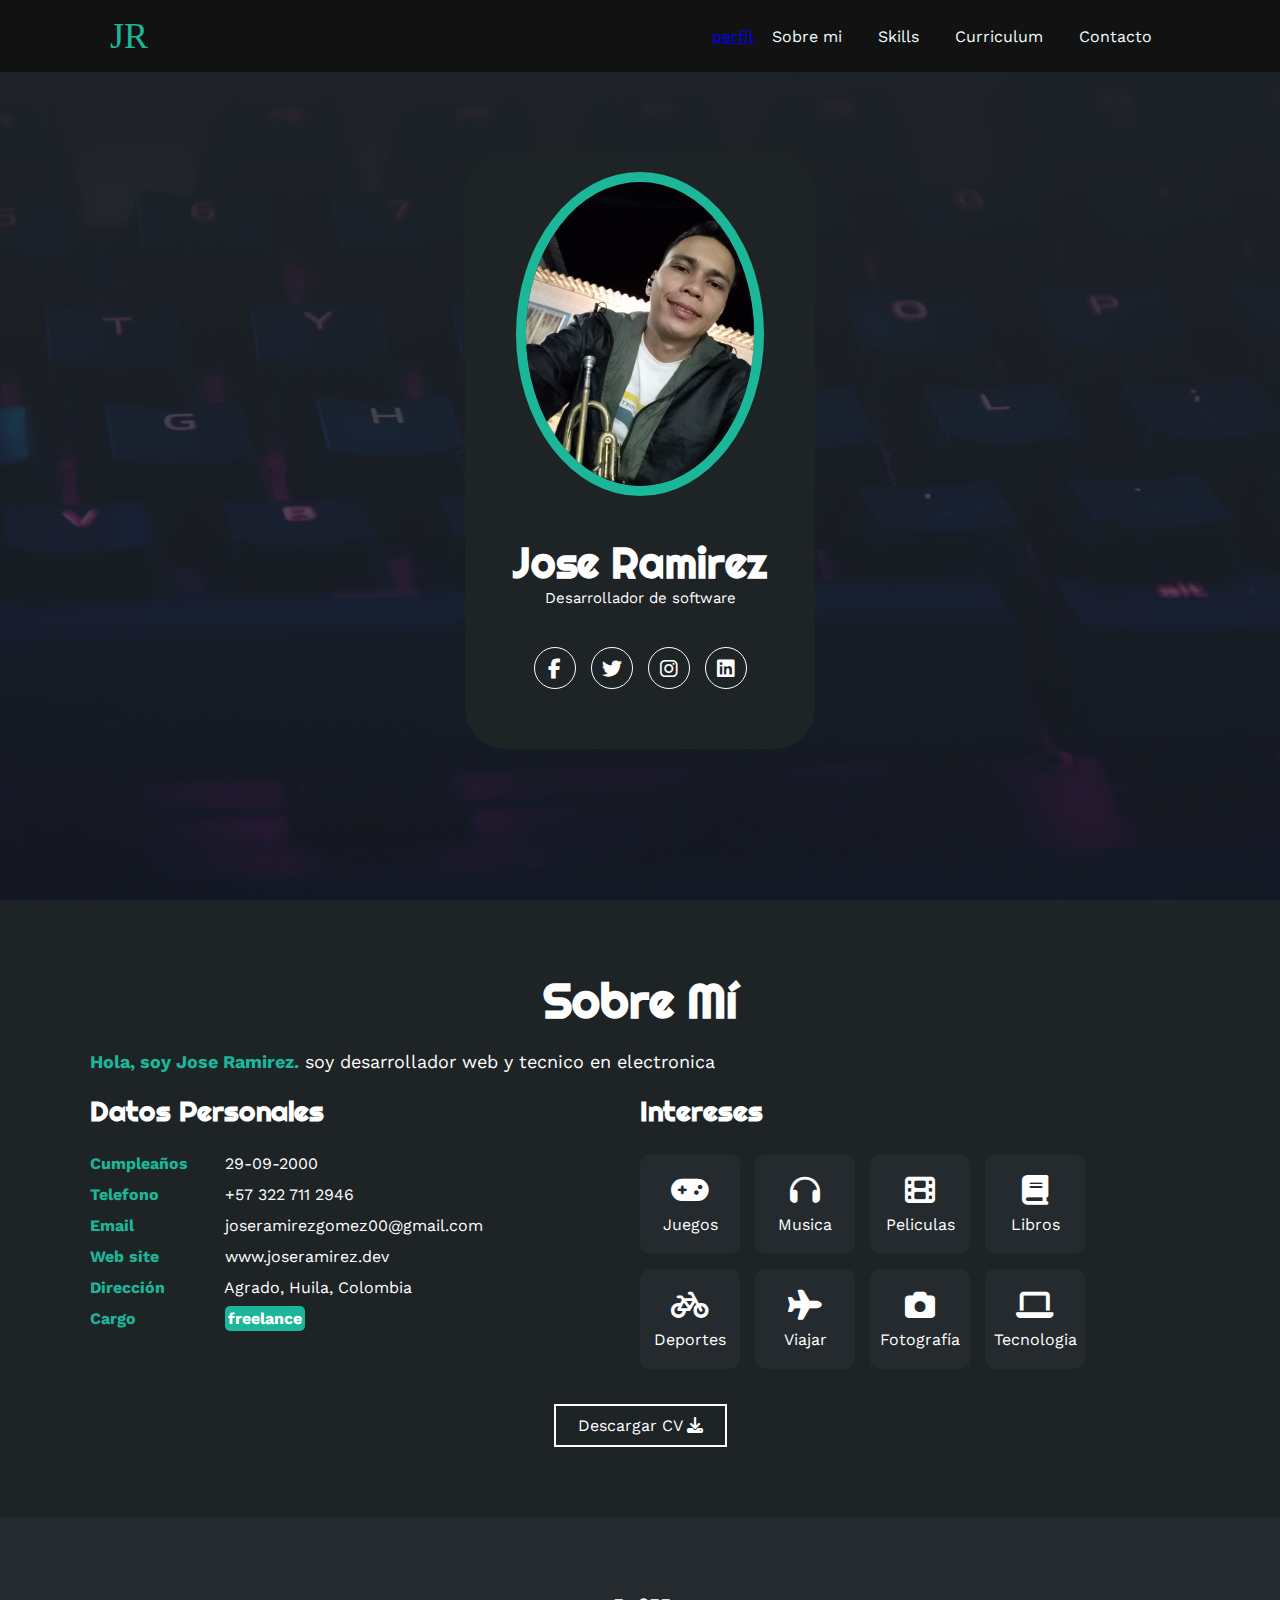
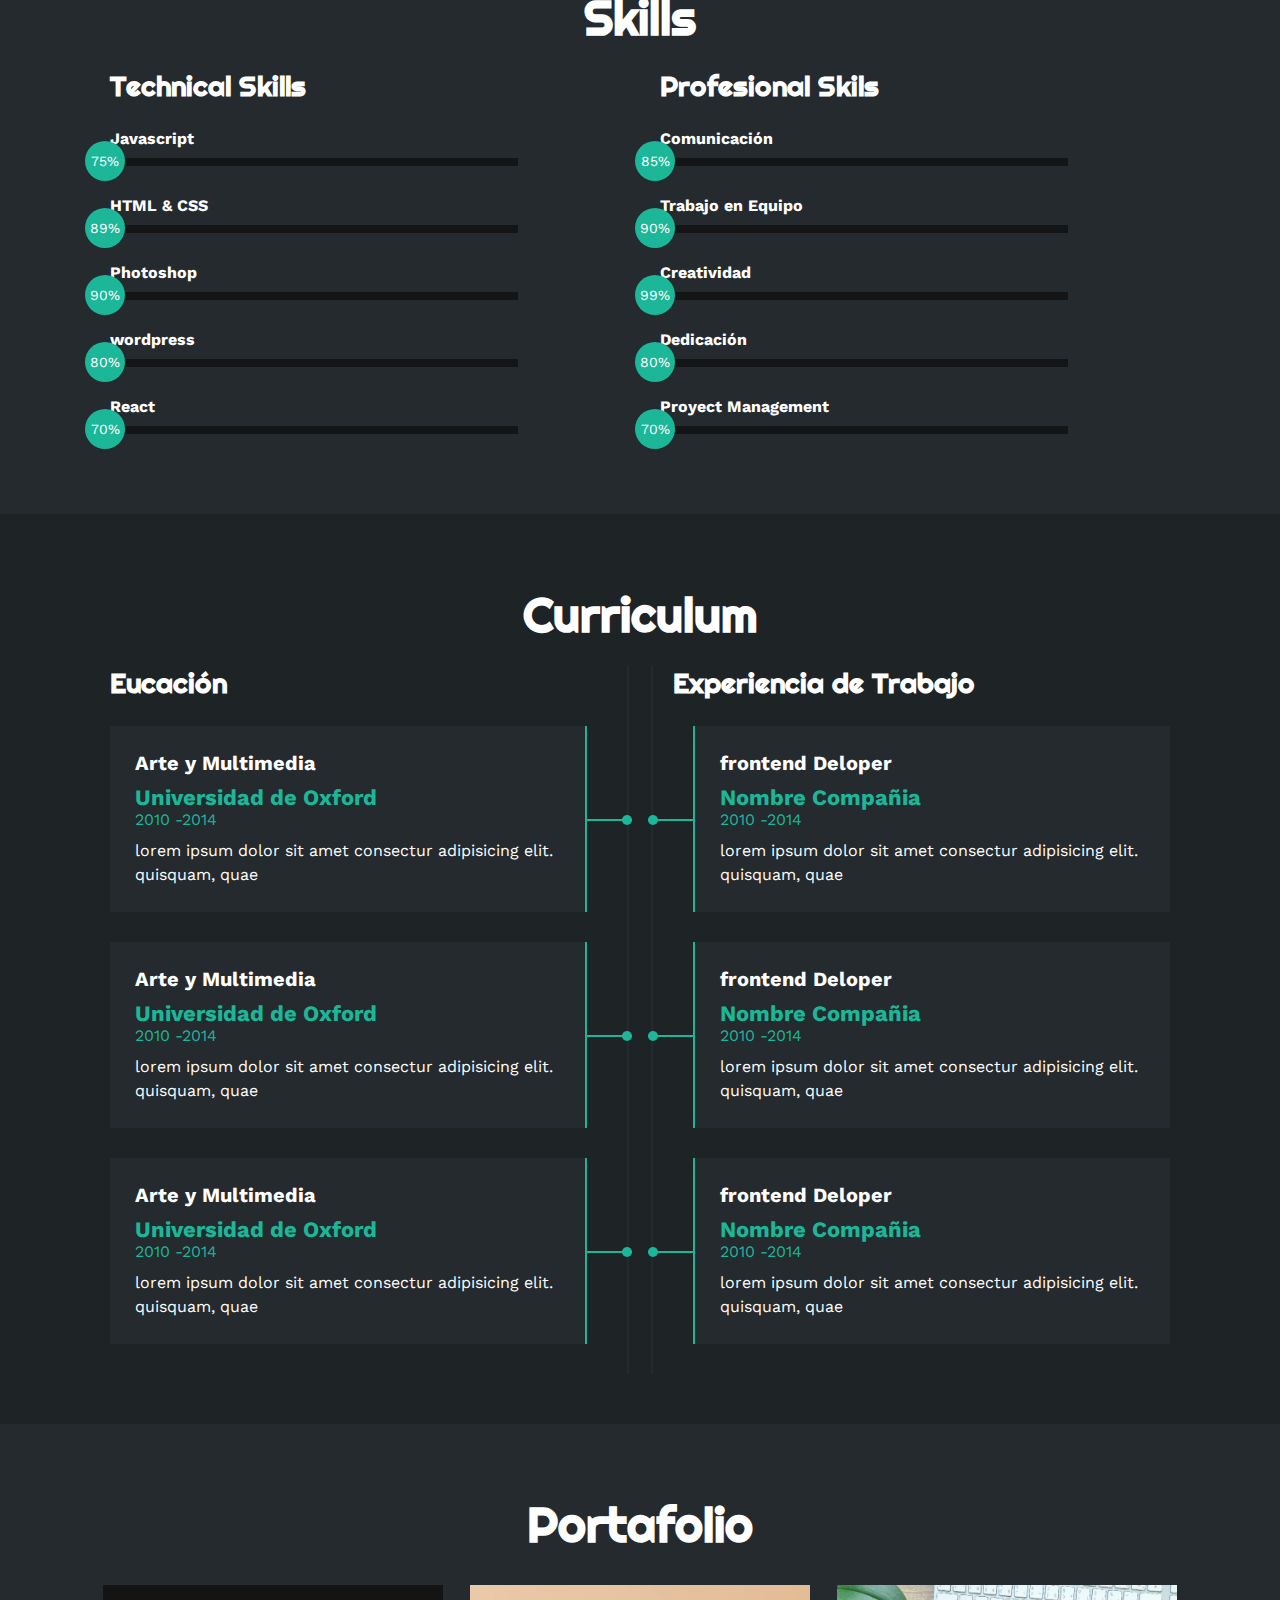
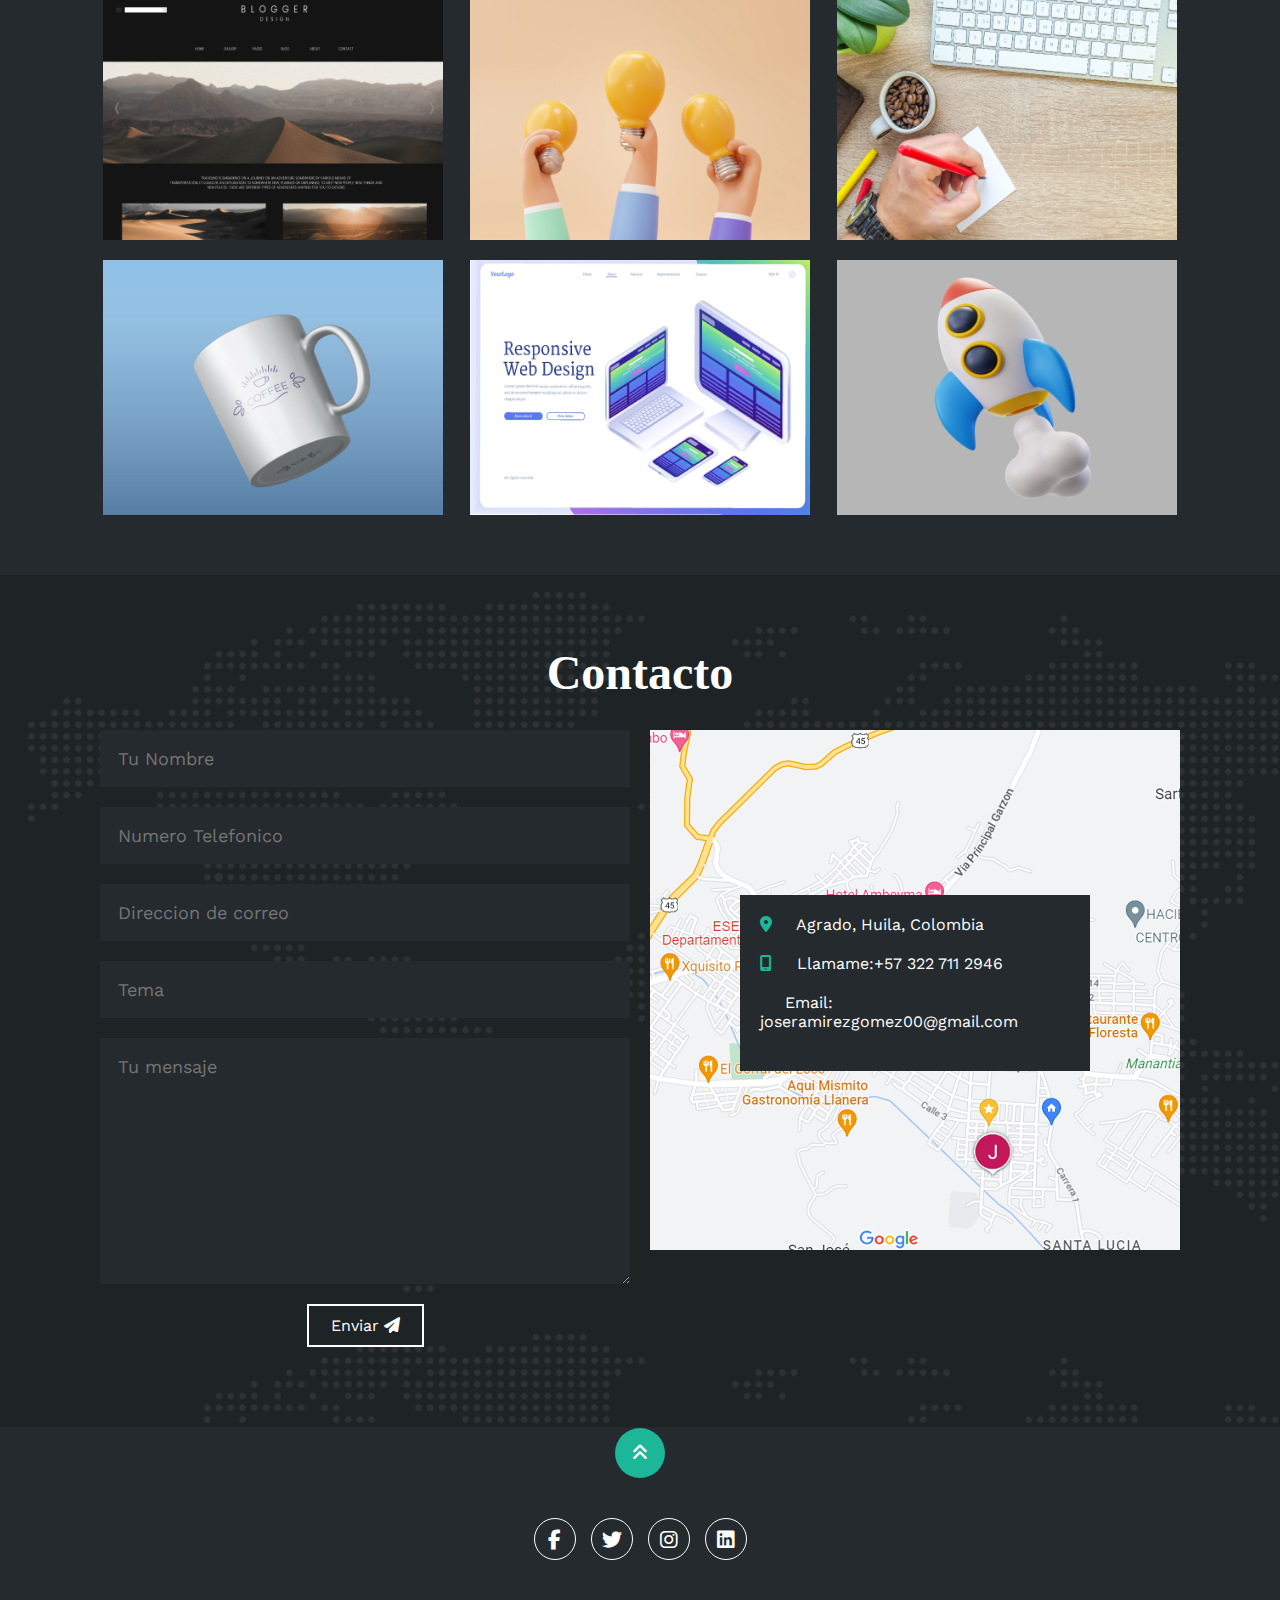
==== commit 227c3a11: "arreglos1" ====
--- a/portafolio/index.html
+++ b/portafolio/index.html
@@ -19,7 +19,7 @@
             </div>
             <nav id="nav">
                 <ul>
-                    <li><a href="#inicio" onclick="seleccionar()" data-text="&nbsp;Inicio">&nbsp;Inicio &nbsp;</a></li>
+                    <lii><a href="#inicio" onclick="seleccionar()">perfil</a></lii>
                     <li><a href="#sobremi" onclick="seleccionar()">Sobre mi</a></li>
                     <li><a href="#skills" onclick="seleccionar()">Skills</a></li>
                     <li><a href="#curriculum" onclick="seleccionar()">Curriculum</a></li>
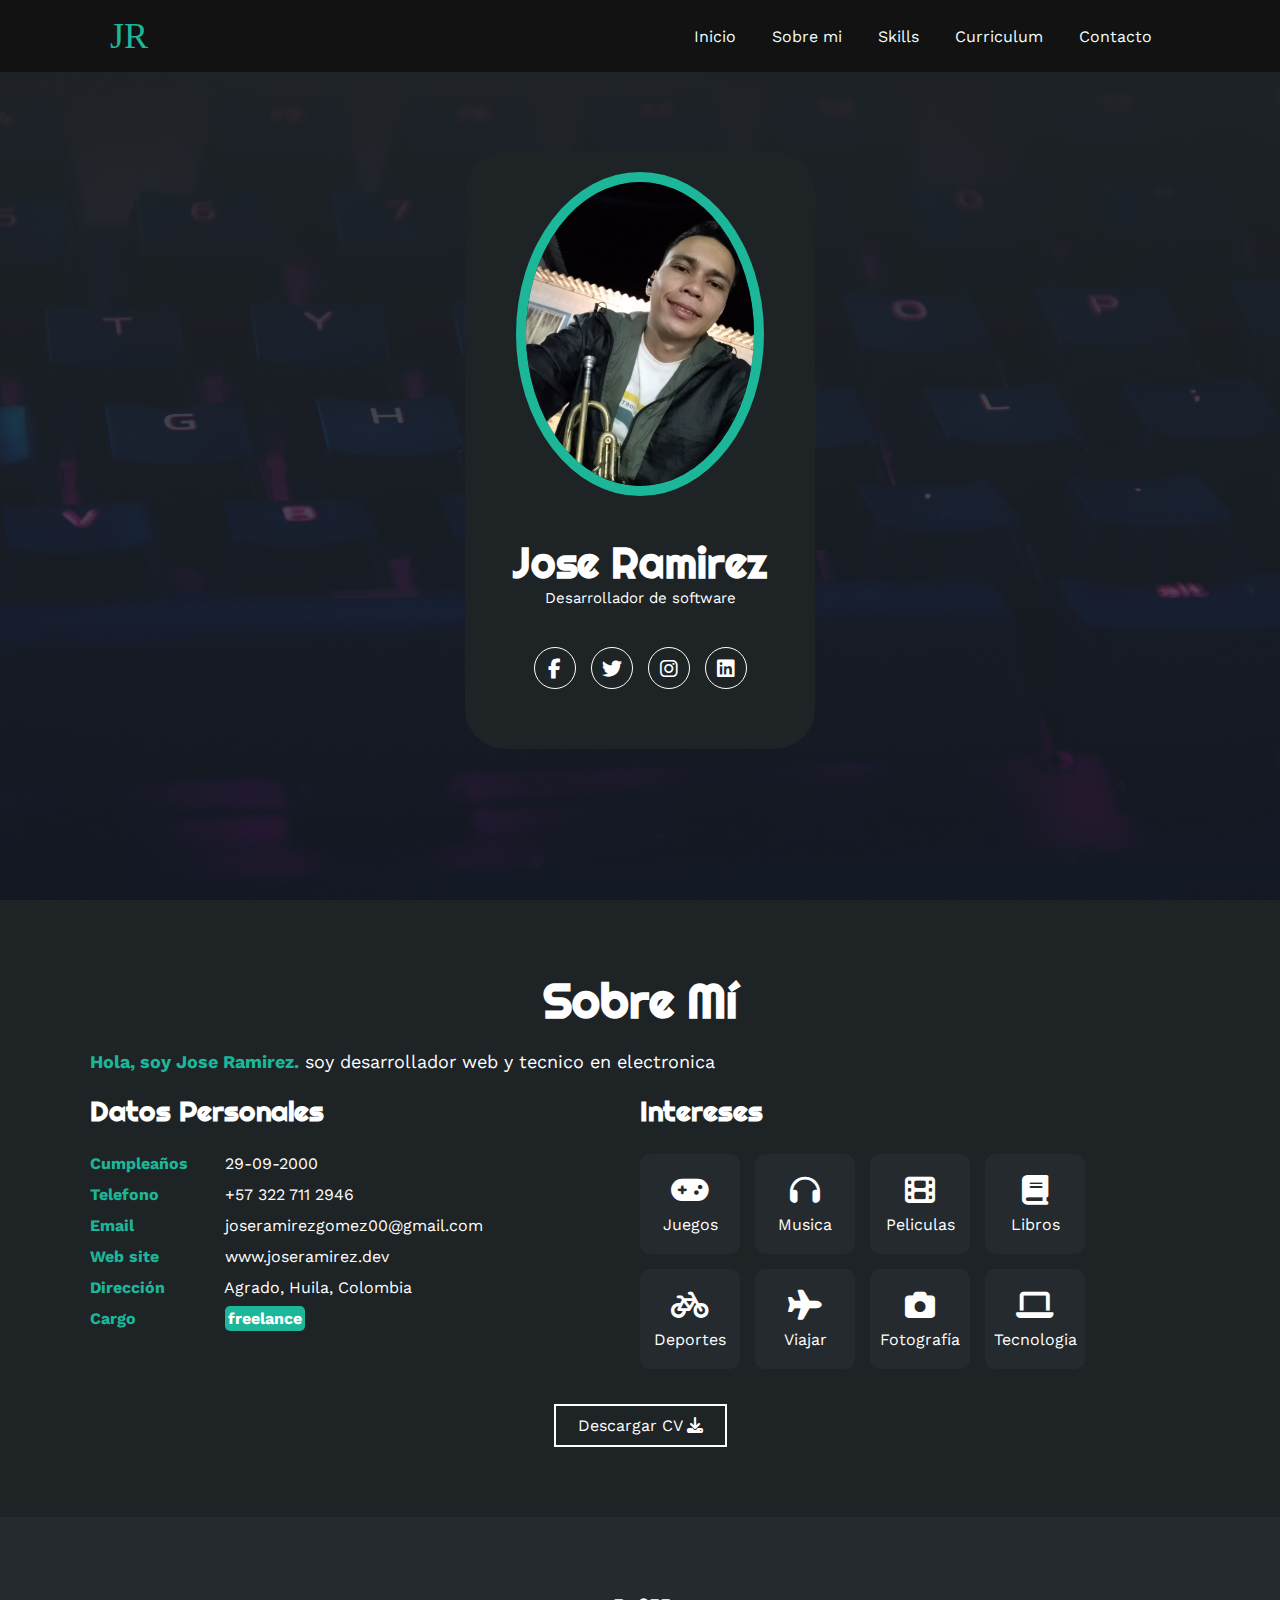
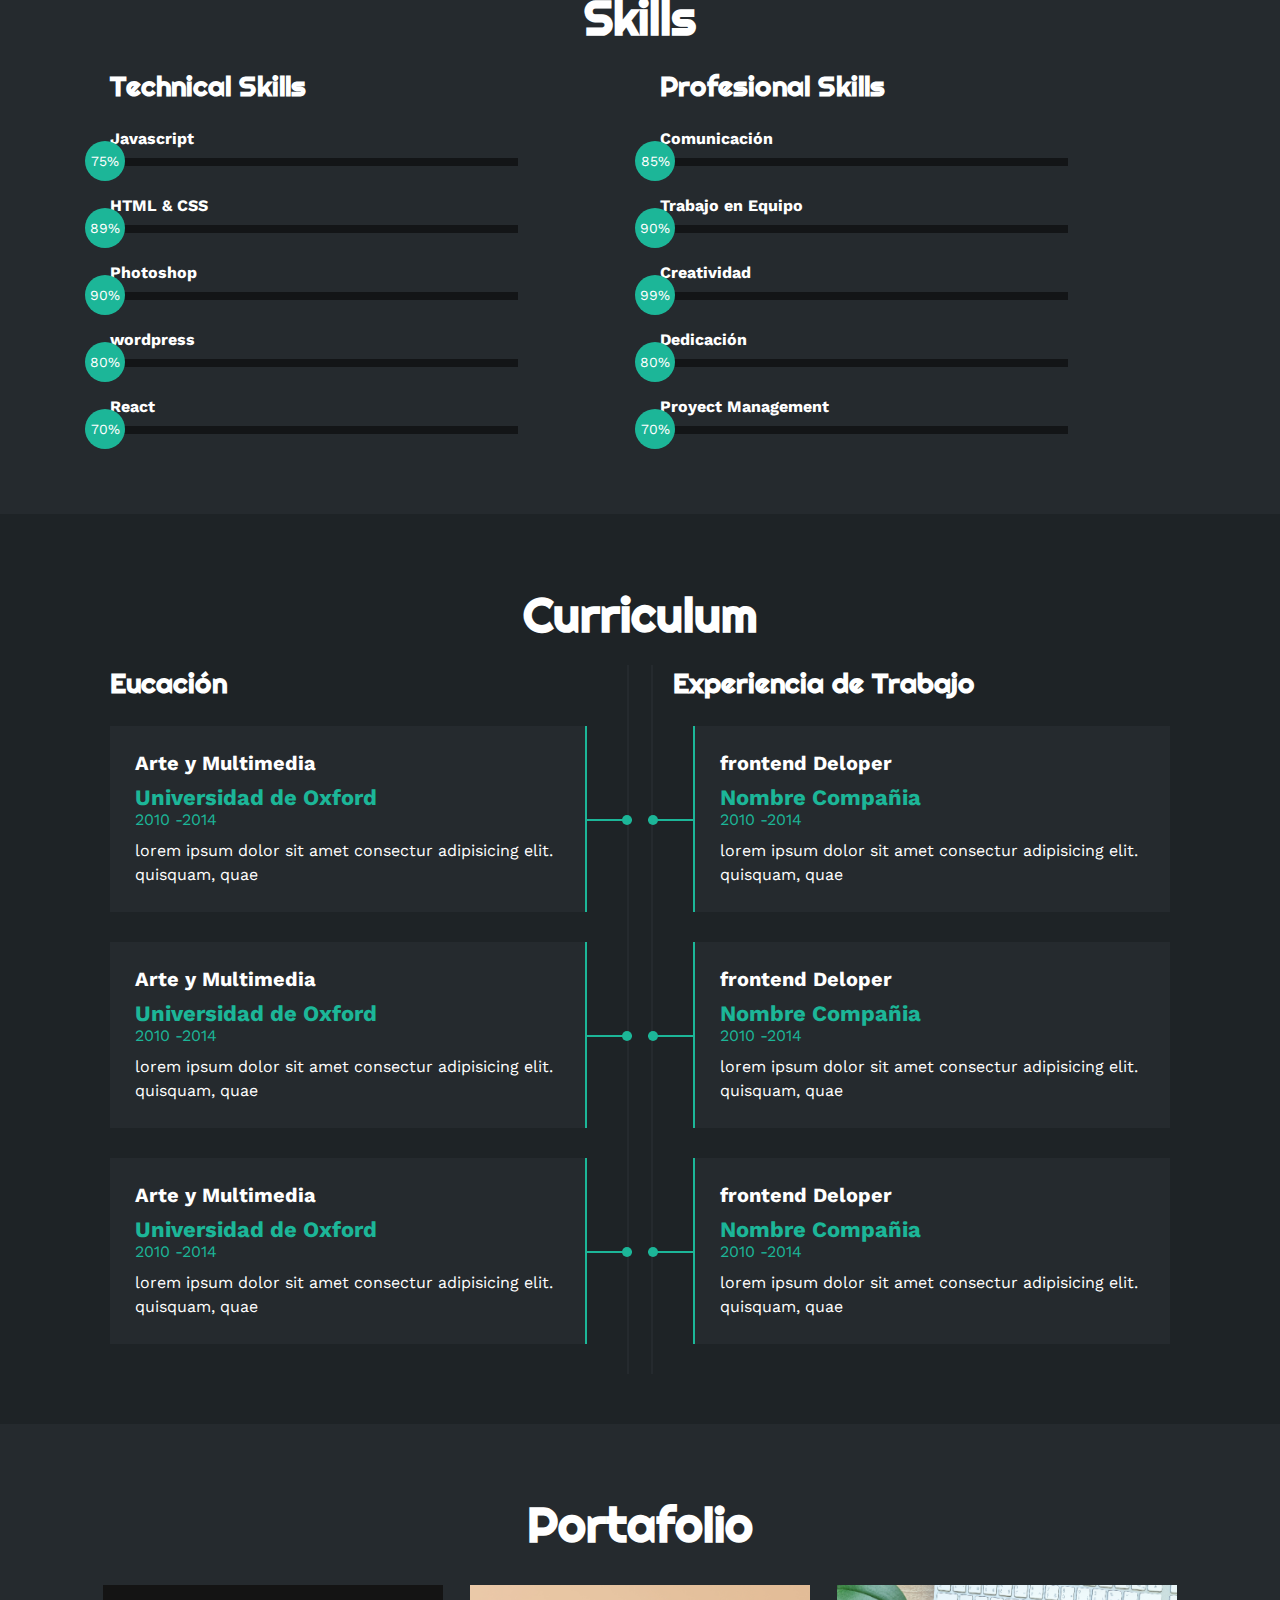
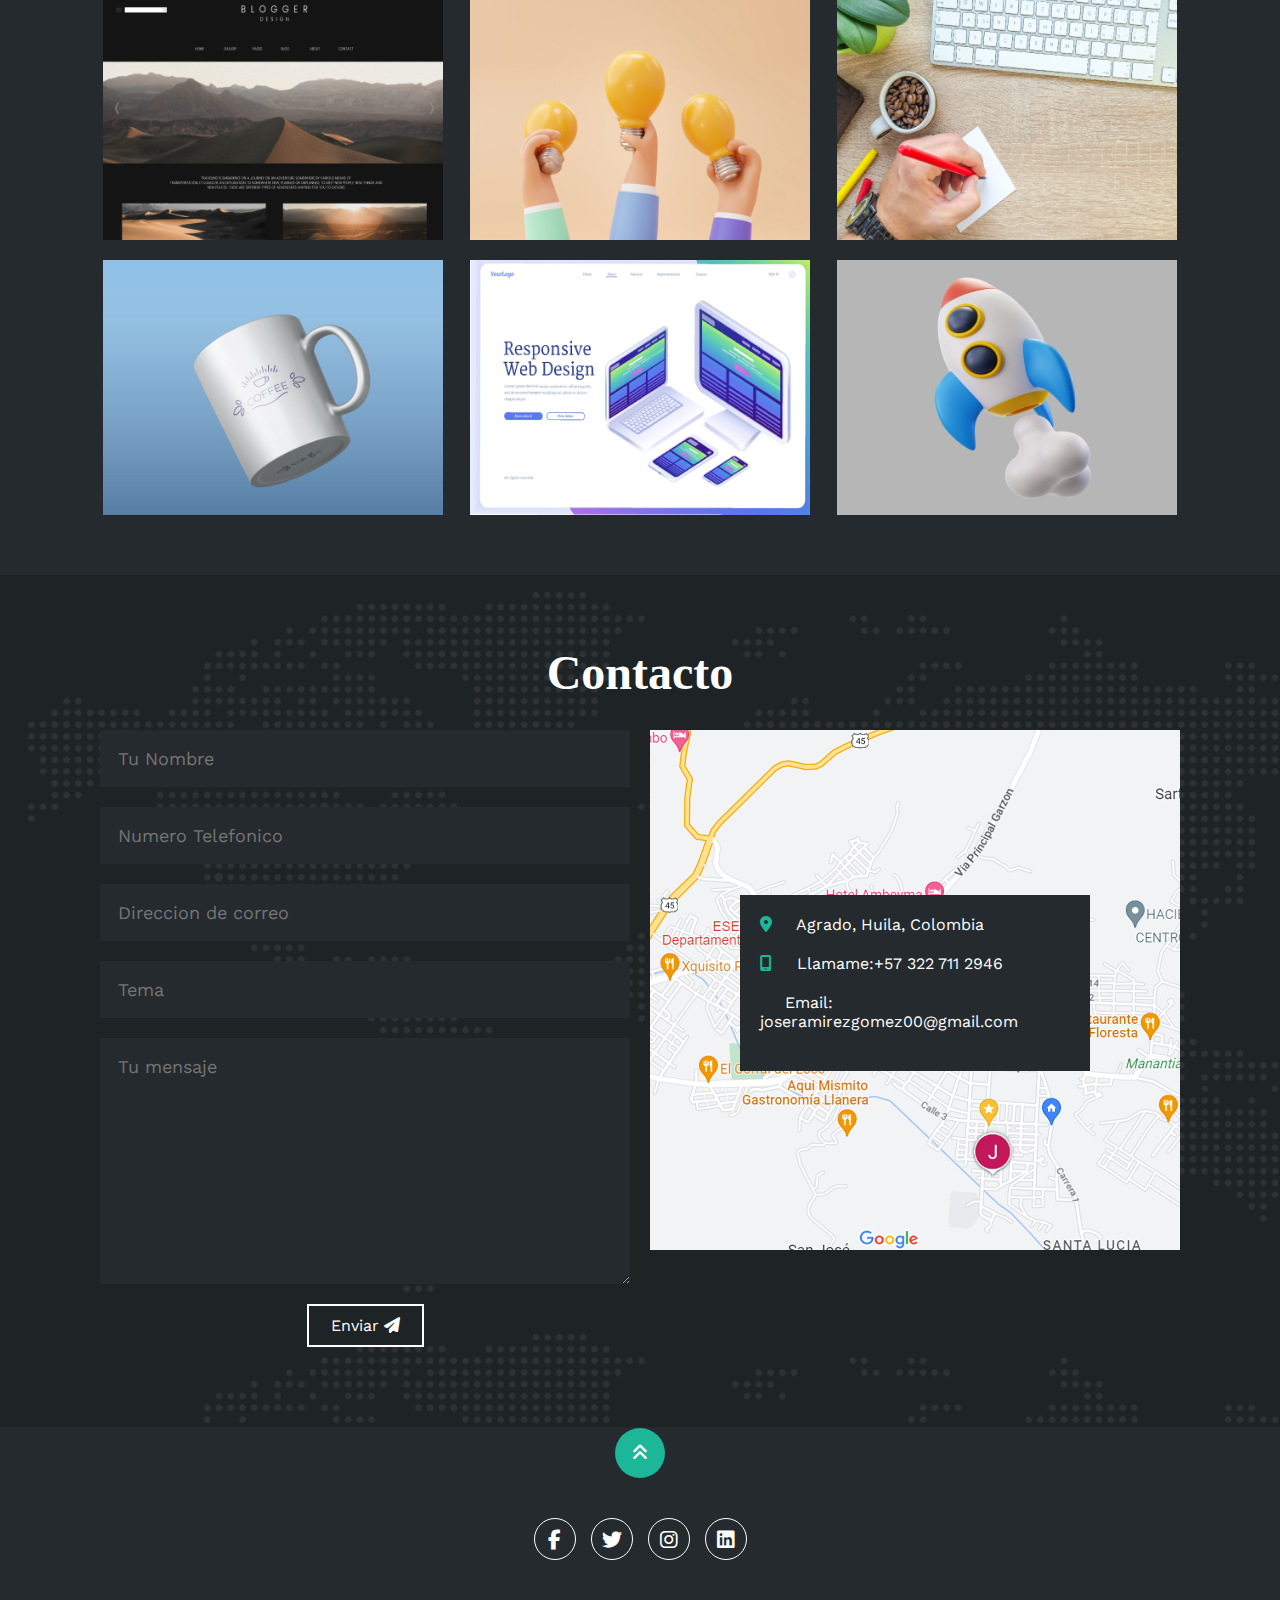
==== commit 5484c6d9: "finalportafolio" ====
--- a/portafolio/index.html
+++ b/portafolio/index.html
@@ -19,7 +19,7 @@
             </div>
             <nav id="nav">
                 <ul>
-                    <lii><a href="#inicio" onclick="seleccionar()">perfil</a></lii>
+                    <li><a href="#inicio" onclick="seleccionar()">Inicio</a></li>
                     <li><a href="#sobremi" onclick="seleccionar()">Sobre mi</a></li>
                     <li><a href="#skills" onclick="seleccionar()">Skills</a></li>
                     <li><a href="#curriculum" onclick="seleccionar()">Curriculum</a></li>
@@ -176,7 +176,7 @@
                 </div>
                 <!--profesional-->
                 <div class="col">
-                    <h3>Profesional Skils</h3>
+                    <h3>Profesional Skills</h3>
                     <div class="skill">
                         <span>Comunicación</span>
                         <div class="barra-skill">
@@ -218,6 +218,7 @@
                         </div>
                     </div>
                 </div>
+               
             </div>
 
         </div>
--- a/portafolio/css/styles.css
+++ b/portafolio/css/styles.css
@@ -210,6 +210,7 @@
   width: 100%;
 }
 .skills {
+  
   background-color: #252a2e;
   color: #fff;
   padding: 50px 20px;
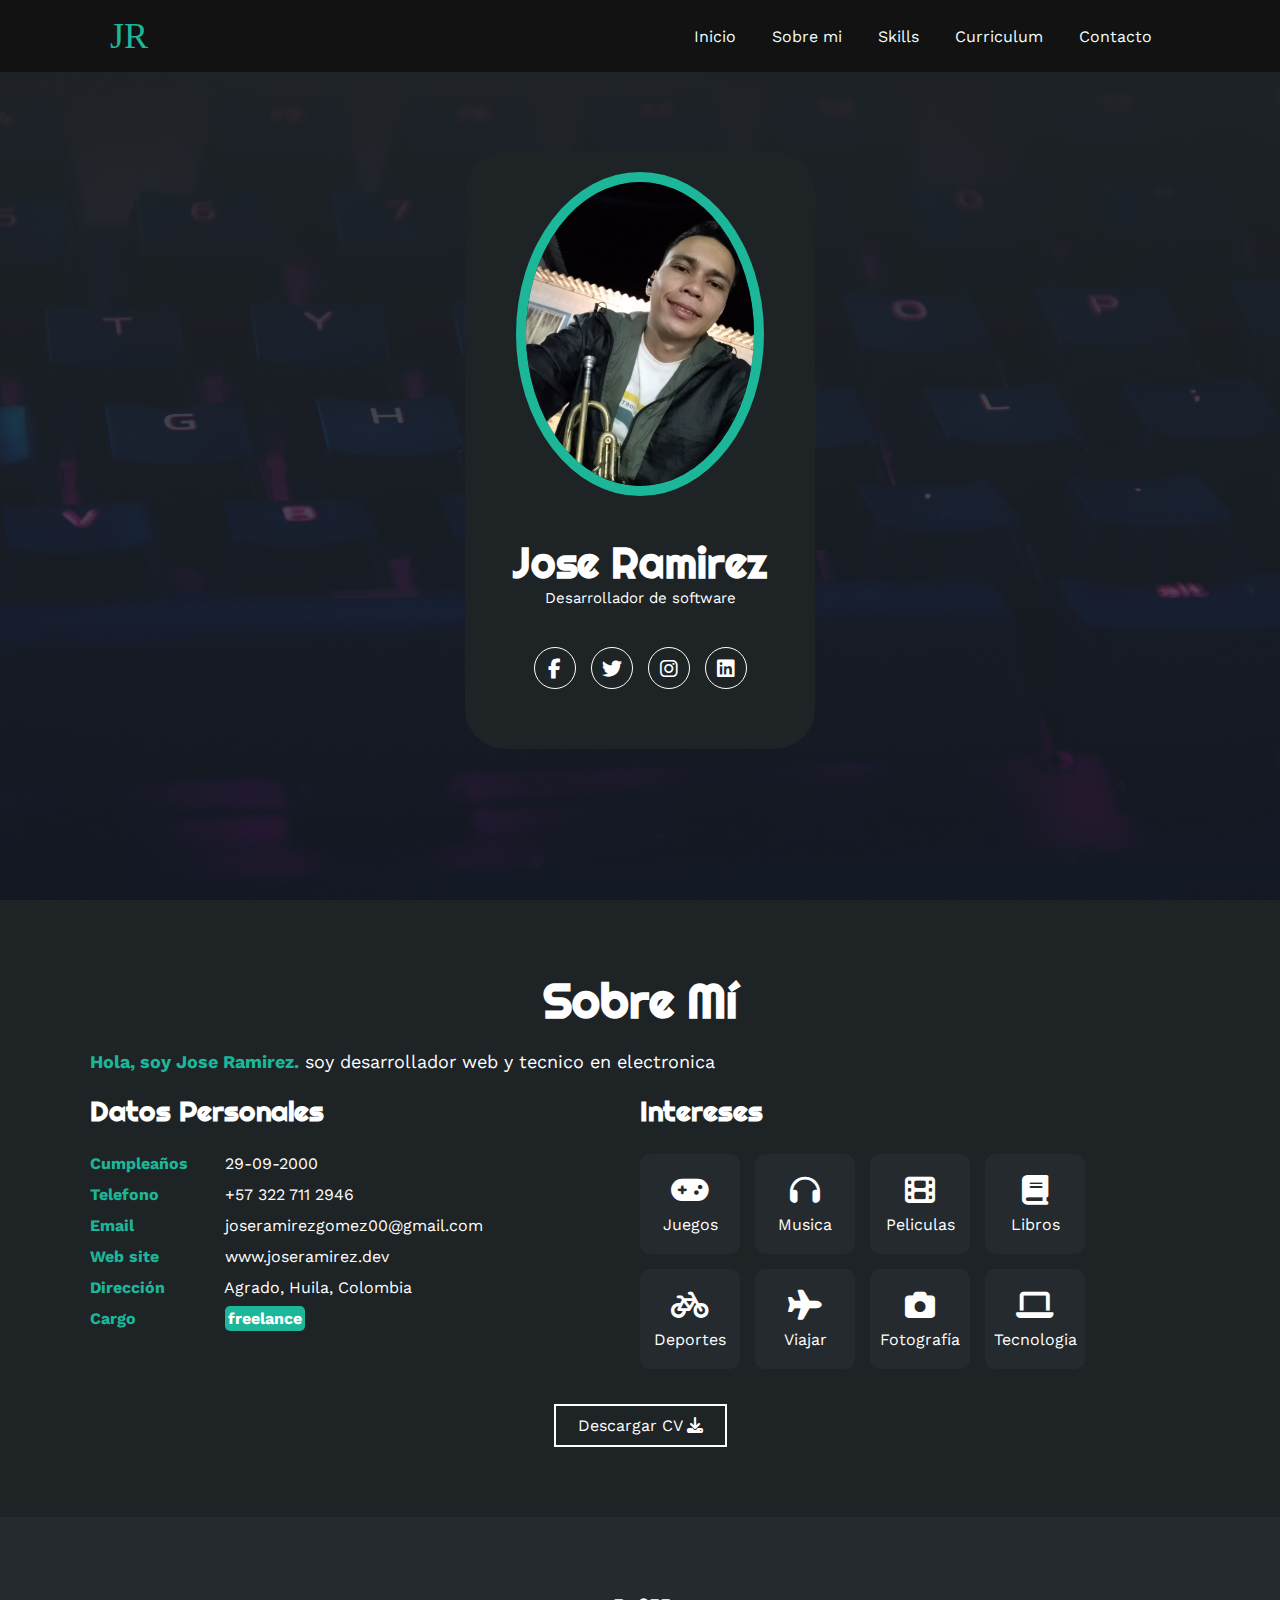
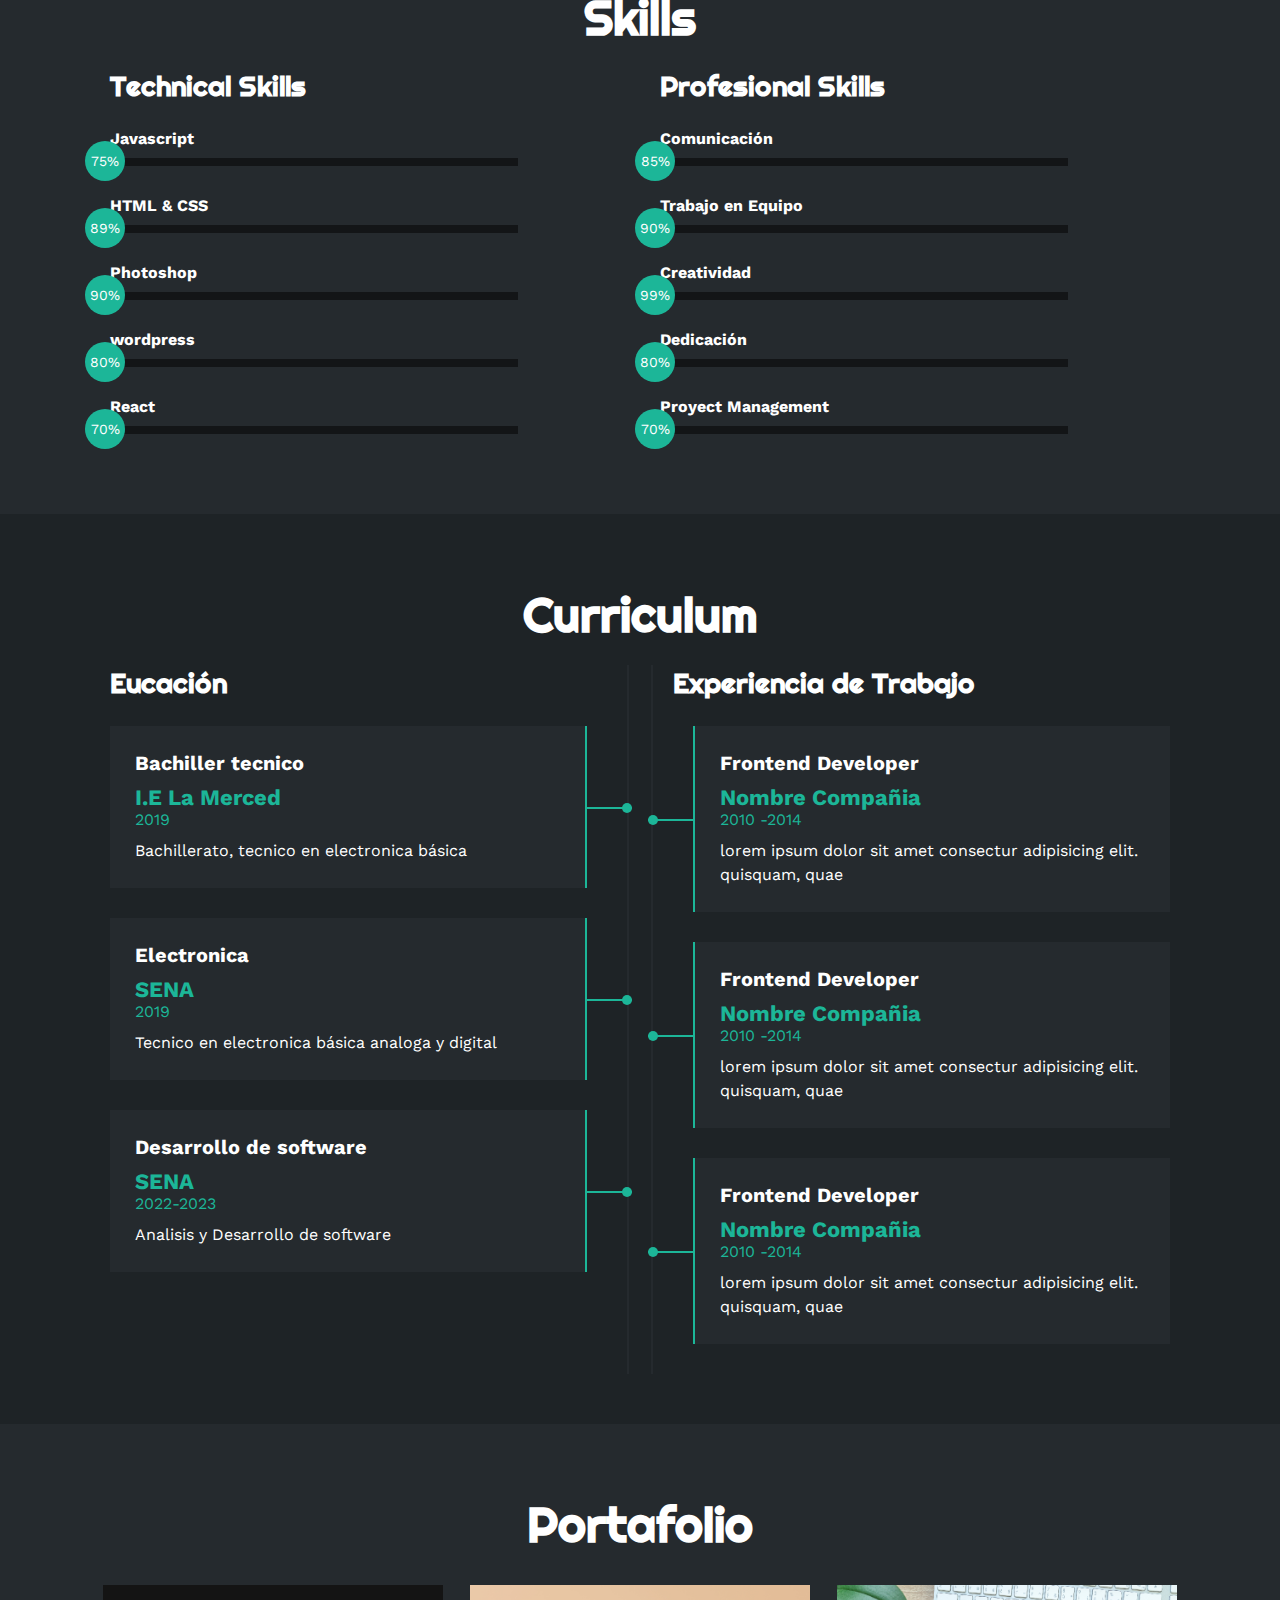
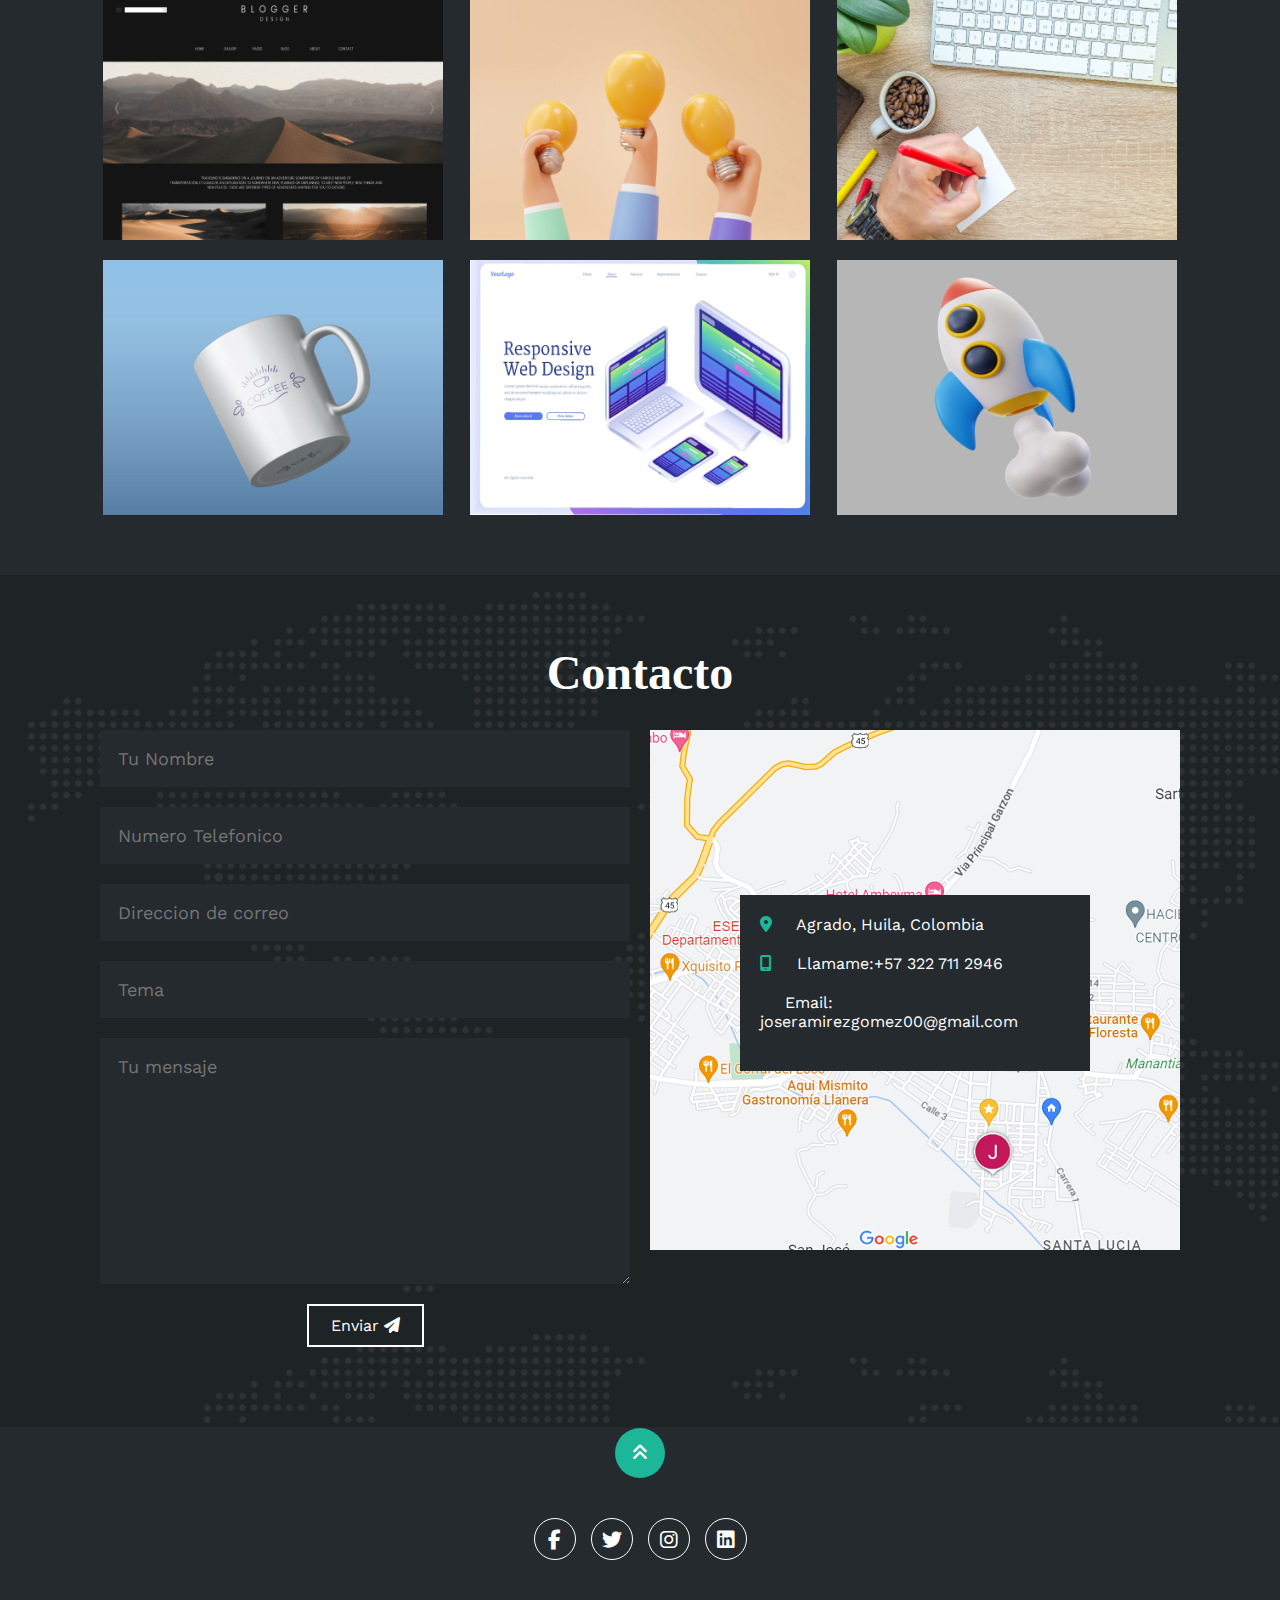
==== commit 5ba6892c: "modificacion" ====
--- a/portafolio/index.html
+++ b/portafolio/index.html
@@ -230,28 +230,28 @@
                 <div class="col izquierda">
                     <h3>Eucación</h3>
                     <div class="item izq">
-                        <h4>Arte y Multimedia </h4>
-                        <span class="casa">Universidad de Oxford</span>
-                        <span class="fecha">2010 -2014</span>
-                        <p>lorem ipsum dolor sit amet consectur adipisicing elit. quisquam, quae</p>
+                        <h4>Bachiller tecnico </h4>
+                        <span class="casa">I.E La Merced</span>
+                        <span class="fecha">2019</span>
+                        <p>Bachillerato, tecnico en electronica básica</p>
                         <div class="conectori">
                             <div class="circuloi"></div>
                         </div>
                     </div>
                     <div class="item izq">
-                        <h4>Arte y Multimedia </h4>
-                        <span class="casa">Universidad de Oxford</span>
-                        <span class="fecha">2010 -2014</span>
-                        <p>lorem ipsum dolor sit amet consectur adipisicing elit. quisquam, quae</p>
+                        <h4>Electronica </h4>
+                        <span class="casa">SENA</span>
+                        <span class="fecha">2019</span>
+                        <p>Tecnico en electronica básica analoga y digital</p>
                         <div class="conectori">
                             <div class="circuloi"></div>
                         </div>
                     </div>
                     <div class="item izq">
-                        <h4>Arte y Multimedia </h4>
-                        <span class="casa">Universidad de Oxford</span>
-                        <span class="fecha">2010 -2014</span>
-                        <p>lorem ipsum dolor sit amet consectur adipisicing elit. quisquam, quae</p>
+                        <h4>Desarrollo de software </h4>
+                        <span class="casa">SENA</span>
+                        <span class="fecha">2022-2023</span>
+                        <p>Analisis y Desarrollo de software</p>
                         <div class="conectori">
                             <div class="circuloi"></div>
                         </div>
@@ -260,7 +260,7 @@
                 <div class="col derecha">
                     <h3>Experiencia de Trabajo</h3>
                     <div class="item der">
-                        <h4>frontend Deloper </h4>
+                        <h4>Frontend Developer </h4>
                         <span class="casa">Nombre Compañia</span>
                         <span class="fecha">2010 -2014</span>
                         <p>lorem ipsum dolor sit amet consectur adipisicing elit. quisquam, quae</p>
@@ -269,7 +269,7 @@
                         </div>
                     </div>
                     <div class="item der">
-                        <h4>frontend Deloper </h4>
+                        <h4>Frontend Developer </h4>
                         <span class="casa">Nombre Compañia</span>
                         <span class="fecha">2010 -2014</span>
                         <p>lorem ipsum dolor sit amet consectur adipisicing elit. quisquam, quae</p>
@@ -278,7 +278,7 @@
                         </div>
                     </div>
                     <div class="item der">
-                        <h4>frontend Deloper </h4>
+                        <h4>Frontend Developer </h4>
                         <span class="casa">Nombre Compañia</span>
                         <span class="fecha">2010 -2014</span>
                         <p>lorem ipsum dolor sit amet consectur adipisicing elit. quisquam, quae</p>
